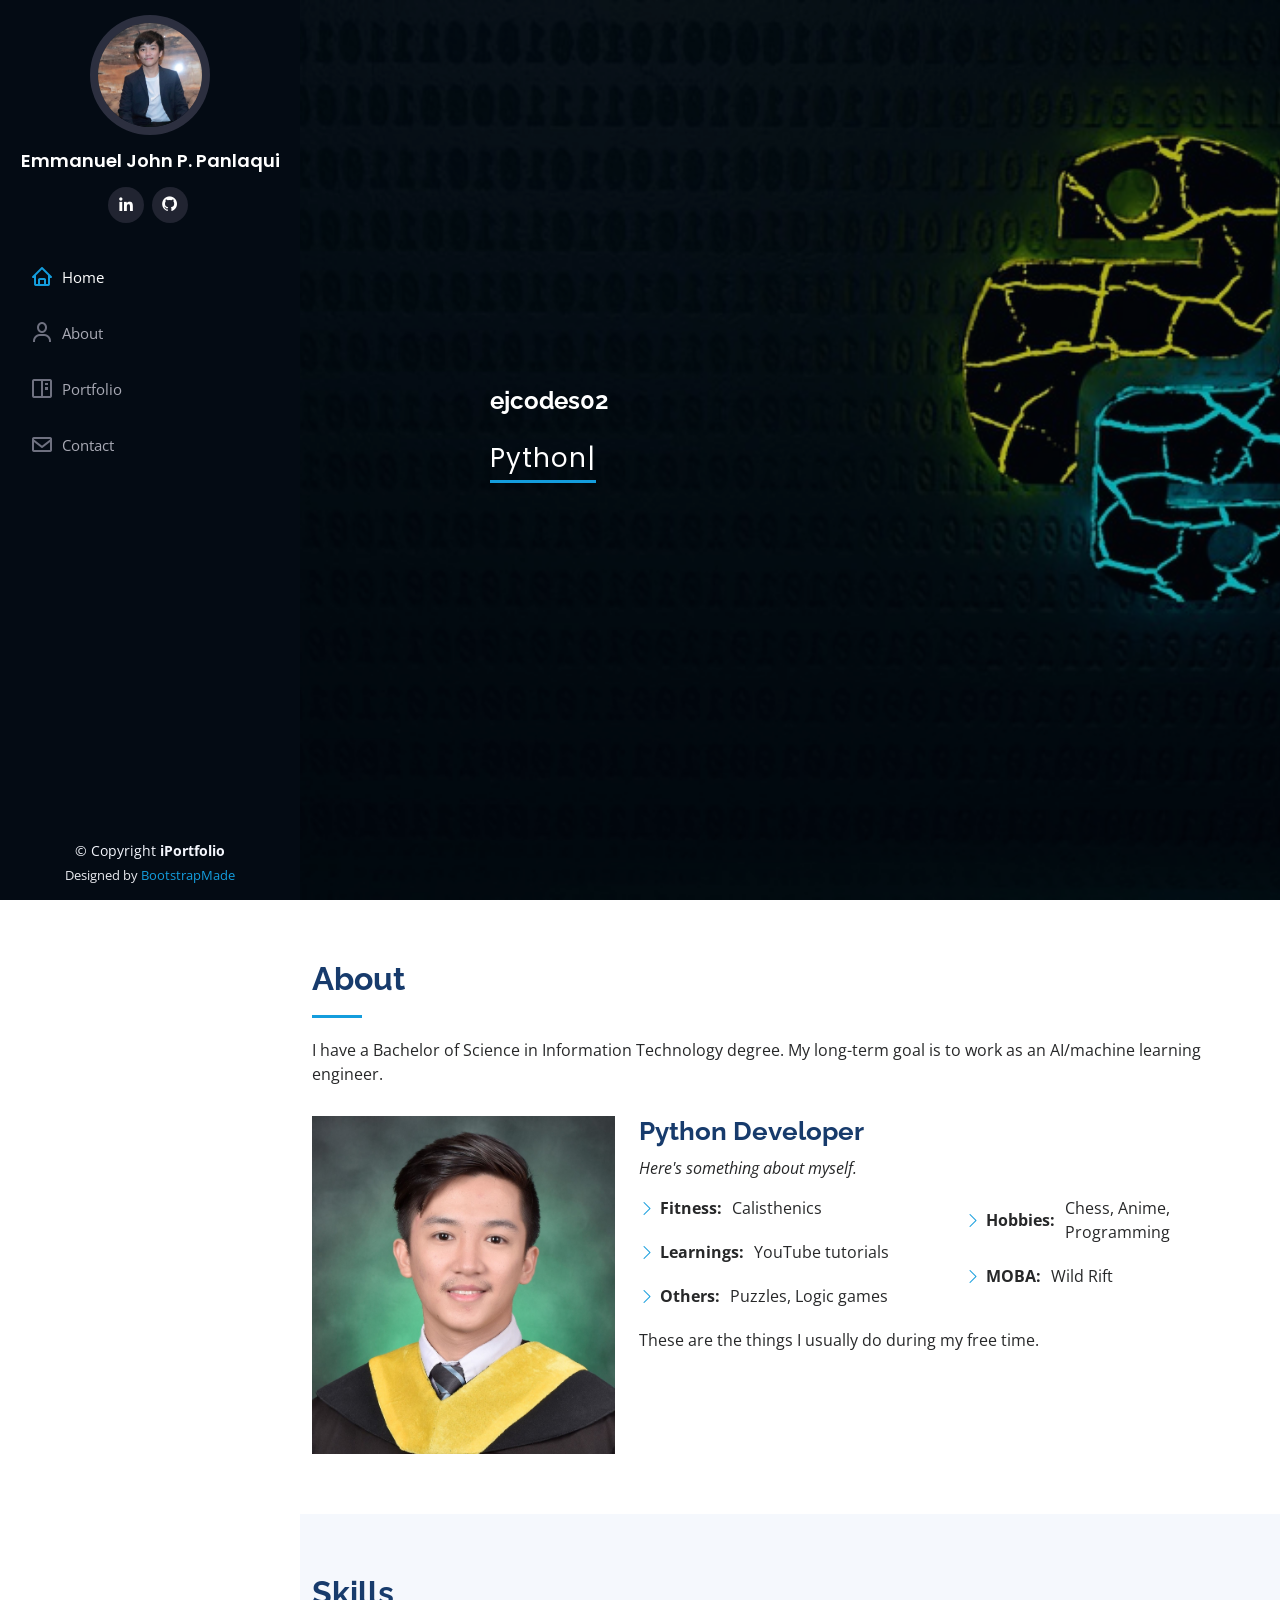
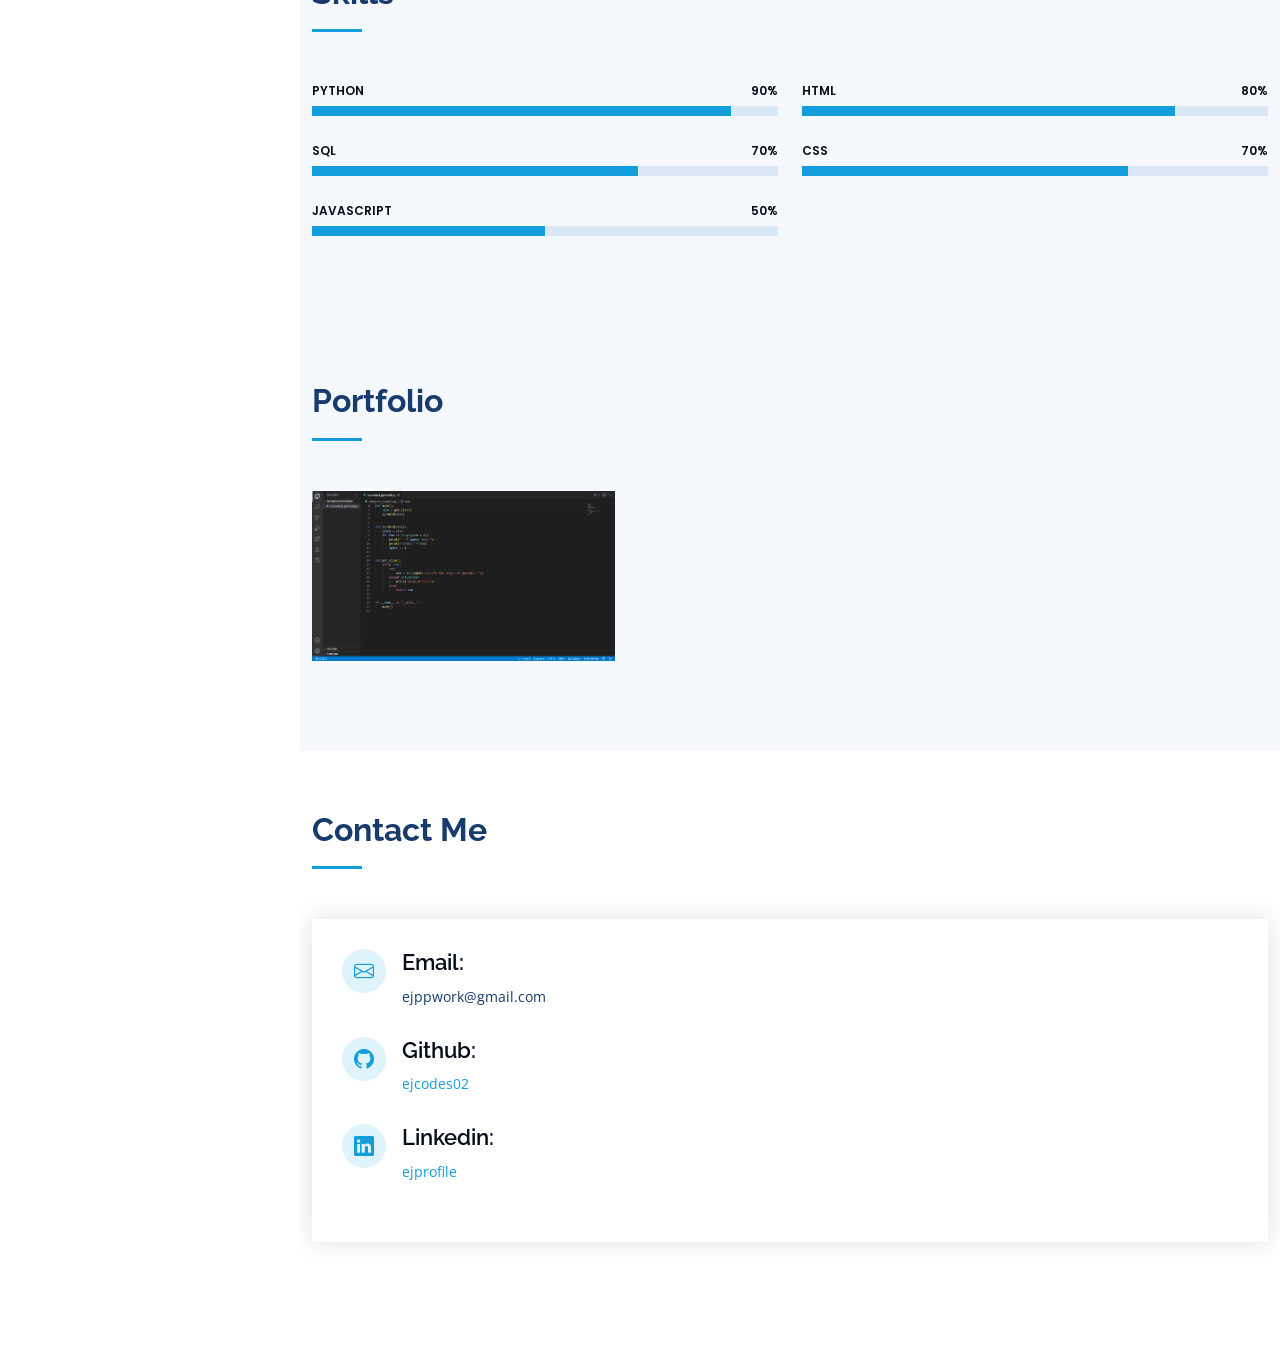
==== index.html @ 80079ca2 "Update code" ====
<!DOCTYPE html>
<html lang="en">

<head>
  <meta charset="utf-8">
  <meta content="width=device-width, initial-scale=1.0" name="viewport">

  <title>My Profile</title>
  <meta content="" name="description">
  <meta content="" name="keywords">

  <!-- Favicons -->
  <link href="assets/img/favicon.png" rel="icon">
  <link href="assets/img/apple-touch-icon.png" rel="apple-touch-icon">

  <!-- Google Fonts -->
  <link href="https://fonts.googleapis.com/css?family=Open+Sans:300,300i,400,400i,600,600i,700,700i|Raleway:300,300i,400,400i,500,500i,600,600i,700,700i|Poppins:300,300i,400,400i,500,500i,600,600i,700,700i" rel="stylesheet">

  <!-- Vendor CSS Files -->
  <link href="assets/vendor/aos/aos.css" rel="stylesheet">
  <link href="assets/vendor/bootstrap/css/bootstrap.min.css" rel="stylesheet">
  <link href="assets/vendor/bootstrap-icons/bootstrap-icons.css" rel="stylesheet">
  <link href="assets/vendor/boxicons/css/boxicons.min.css" rel="stylesheet">
  <link href="assets/vendor/glightbox/css/glightbox.min.css" rel="stylesheet">
  <link href="assets/vendor/swiper/swiper-bundle.min.css" rel="stylesheet">

  <!-- Template Main CSS File -->
  <link href="assets/css/style.css" rel="stylesheet">

  <!-- =======================================================
  * Template Name: iPortfolio - v3.10.0
  * Template URL: https://bootstrapmade.com/iportfolio-bootstrap-portfolio-websites-template/
  * Author: BootstrapMade.com
  * License: https://bootstrapmade.com/license/
  ======================================================== -->
</head>

<body>

  <!-- ======= Mobile nav toggle button ======= -->
  <i class="bi bi-list mobile-nav-toggle d-xl-none"></i>

  <!-- ======= Header ======= -->
  <header id="header">
    <div class="d-flex flex-column">

      <div class="profile">
        <img src="assets/img/profile.jpg" alt="" class="img-fluid rounded-circle">
        <h1 class="text-light" style="font-size: 18px"><a href="index.html">Emmanuel John P. Panlaqui</a></h1>
        <div class="social-links mt-3 text-center">
          <a href="https://www.linkedin.com/in/ejprofile" class="linkedin"><i class="bx bxl-linkedin"></i></a>
          <a href="https://github.com/ejcodes02" class="github"><i class="bx bxl-github"></i></a>
        </div>
      </div>

      <nav id="navbar" class="nav-menu navbar">
        <ul>
          <li><a href="#hero" class="nav-link scrollto active"><i class="bx bx-home"></i> <span>Home</span></a></li>
          <li><a href="#about" class="nav-link scrollto"><i class="bx bx-user"></i> <span>About</span></a></li>
          <li><a href="#portfolio" class="nav-link scrollto"><i class="bx bx-book-content"></i> <span>Portfolio</span></a></li>
          <li><a href="#contact" class="nav-link scrollto"><i class="bx bx-envelope"></i> <span>Contact</span></a></li>
        </ul>
      </nav><!-- .nav-menu -->
    </div>
  </header><!-- End Header -->

  <!-- ======= Hero Section ======= -->
  <section id="hero" class="d-flex flex-column justify-content-center align-items-center">
    <div class="hero-container" data-aos="fade-in">
      <h1 style="font-size: 24px">ejcodes02</h1>
      <p><span class="typed" data-typed-items="Python, Software Developer, Machine Learning"></span></p>
    </div>
  </section><!-- End Hero -->

  <main id="main">

    <!-- ======= About Section ======= -->
    <section id="about" class="about">
      <div class="container">

        <div class="section-title">
          <h2>About</h2>
          <p>I have a Bachelor of Science in Information Technology degree. My long-term goal is to work as an AI/machine learning engineer.</p>
        </div>

        <div class="row">
          <div class="col-lg-4" data-aos="fade-right">
            <img src="assets/img/about.jpg" class="img-fluid" alt="">
          </div>
          <div class="col-lg-8 pt-4 pt-lg-0 content" data-aos="fade-left">
            <h3>Python Developer</h3>
            <p class="fst-italic">
              Here's something about myself.
            </p>
            <div class="row">
              <div class="col-lg-6">
                <ul>
                  <li><i class="bi bi-chevron-right"></i> <strong>Fitness:</strong> <span>Calisthenics</span></li>
                  <li><i class="bi bi-chevron-right"></i> <strong>Learnings:</strong> <span>YouTube tutorials</span></li>
                  <li><i class="bi bi-chevron-right"></i> <strong>Others: </strong> <span>Puzzles, Logic games</span></li>
                </ul>
              </div>
              <div class="col-lg-6">
                <ul>
                  <li><i class="bi bi-chevron-right"></i> <strong>Hobbies: </strong> <span>Chess, Anime, Programming</span></li>
                  <li><i class="bi bi-chevron-right"></i> <strong>MOBA: </strong> <span>Wild Rift</span></li>
                </ul>
              </div>
            </div>
            <p>
              These are the things I usually do during my free time.
            </p>
          </div>
        </div>

      </div>
    </section><!-- End About Section -->

    <!-- ======= Skills Section ======= -->
    <section id="skills" class="skills section-bg">
      <div class="container">

        <div class="section-title">
          <h2>Skills</h2>
        </div>

        <div class="row skills-content">

          <div class="col-lg-6" data-aos="fade-up">

            <div class="progress">
              <span class="skill">Python <i class="val">90%</i></span>
              <div class="progress-bar-wrap">
                <div class="progress-bar" role="progressbar" aria-valuenow="90" aria-valuemin="0" aria-valuemax="100"></div>
              </div>
            </div>

            <div class="progress">
              <span class="skill">SQL <i class="val">70%</i></span>
              <div class="progress-bar-wrap">
                <div class="progress-bar" role="progressbar" aria-valuenow="70" aria-valuemin="0" aria-valuemax="100"></div>
              </div>
            </div>

            <div class="progress">
              <span class="skill">JavaScript <i class="val">50%</i></span>
              <div class="progress-bar-wrap">
                <div class="progress-bar" role="progressbar" aria-valuenow="50" aria-valuemin="0" aria-valuemax="100"></div>
              </div>
            </div>

          </div>

          <div class="col-lg-6" data-aos="fade-up" data-aos-delay="100">

            <div class="progress">
              <span class="skill">HTML <i class="val">80%</i></span>
              <div class="progress-bar-wrap">
                <div class="progress-bar" role="progressbar" aria-valuenow="80" aria-valuemin="0" aria-valuemax="100"></div>
              </div>
            </div>

            <div class="progress">
              <span class="skill">CSS <i class="val">70%</i></span>
              <div class="progress-bar-wrap">
                <div class="progress-bar" role="progressbar" aria-valuenow="70" aria-valuemin="0" aria-valuemax="100"></div>
              </div>
            </div>

          </div>

        </div>

      </div>
    </section><!-- End Skills Section -->

    <!-- ======= Portfolio Section ======= -->
    <section id="portfolio" class="portfolio section-bg">
      <div class="container">

        <div class="section-title">
          <h2>Portfolio</h2>
        </div>

        <div class="row portfolio-container" data-aos="fade-up" data-aos-delay="100">

          <div class="col-lg-4 col-md-6 portfolio-item">
            <div class="portfolio-wrap">
              <img src="assets/img/portfolio/numerical-pyramid/code.png" class="img-fluid" alt="">
              <div class="portfolio-links">
                <a href="assets/img/portfolio/numerical-pyramid/code.png" data-gallery="portfolioGallery" class="portfolio-lightbox" title="Numerical Pyramid"><i class="bx bx-plus"></i></a>
                <a href="numerical-pyramid.html" title="More Details"><i class="bx bx-link"></i></a>
              </div>
            </div>
          </div>

        </div>

      </div>
    </section><!-- End Portfolio Section -->

    <!-- ======= Contact Section ======= -->
    <section id="contact" class="contact">
      <div class="container">

        <div class="section-title">
          <h2>Contact Me</h2>
        </div>

        <div class="row" data-aos="fade-in">

          <div class="col-lg-5 d-flex align-items-stretch" style="width: 100%">
            <div class="info">
              <div class="email">
                <i class="bi bi-envelope"></i>
                <h4>Email:</h4>
                <p>ejppwork@gmail.com</p>
              </div>

              <div class="email">
                <i class="bi bi-github"></i>
                <h4>Github:</h4>
                <p><a href="https://github.com/ejcodes02">ejcodes02</a></p>
              </div>

              <div class="email">
                <i class="bi bi-linkedin"></i>
                <h4>Linkedin:</h4>
                <p><a href="https://www.linkedin.com/in/ejprofile">ejprofile</a></p>
              </div>

            </div>

          </div>

        </div>

      </div>
    </section><!-- End Contact Section -->

  </main><!-- End #main -->

  <!-- ======= Footer ======= -->
  <footer id="footer">
    <div class="container">
      <div class="copyright">
        &copy; Copyright <strong><span>iPortfolio</span></strong>
      </div>
      <div class="credits">
        <!-- All the links in the footer should remain intact. -->
        <!-- You can delete the links only if you purchased the pro version. -->
        <!-- Licensing information: https://bootstrapmade.com/license/ -->
        <!-- Purchase the pro version with working PHP/AJAX contact form: https://bootstrapmade.com/iportfolio-bootstrap-portfolio-websites-template/ -->
        Designed by <a href="https://bootstrapmade.com/">BootstrapMade</a>
      </div>
    </div>
  </footer><!-- End  Footer -->

  <a href="#" class="back-to-top d-flex align-items-center justify-content-center"><i class="bi bi-arrow-up-short"></i></a>

  <!-- Vendor JS Files -->
  <script src="assets/vendor/purecounter/purecounter_vanilla.js"></script>
  <script src="assets/vendor/aos/aos.js"></script>
  <script src="assets/vendor/bootstrap/js/bootstrap.bundle.min.js"></script>
  <script src="assets/vendor/glightbox/js/glightbox.min.js"></script>
  <script src="assets/vendor/isotope-layout/isotope.pkgd.min.js"></script>
  <script src="assets/vendor/swiper/swiper-bundle.min.js"></script>
  <script src="assets/vendor/typed.js/typed.min.js"></script>
  <script src="assets/vendor/waypoints/noframework.waypoints.js"></script>
  <script src="assets/vendor/php-email-form/validate.js"></script>

  <!-- Template Main JS File -->
  <script src="assets/js/main.js"></script>

</body>

</html>
---- assets/css/style.css ----
/**
* Template Name: iPortfolio - v3.10.0
* Template URL: https://bootstrapmade.com/iportfolio-bootstrap-portfolio-websites-template/
* Author: BootstrapMade.com
* License: https://bootstrapmade.com/license/
*/

/*--------------------------------------------------------------
# General
--------------------------------------------------------------*/
body {
  font-family: "Open Sans", sans-serif;
  color: #272829;
}

a {
  color: #149ddd;
  text-decoration: none;
}

a:hover {
  color: #37b3ed;
  text-decoration: none;
}

h1,
h2,
h3,
h4,
h5,
h6 {
  font-family: "Raleway", sans-serif;
}

/*--------------------------------------------------------------
# Back to top button
--------------------------------------------------------------*/
.back-to-top {
  position: fixed;
  visibility: hidden;
  opacity: 0;
  right: 15px;
  bottom: 15px;
  z-index: 996;
  background: #149ddd;
  width: 40px;
  height: 40px;
  border-radius: 50px;
  transition: all 0.4s;
}

.back-to-top i {
  font-size: 28px;
  color: #fff;
  line-height: 0;
}

.back-to-top:hover {
  background: #2eafec;
  color: #fff;
}

.back-to-top.active {
  visibility: visible;
  opacity: 1;
}

/*--------------------------------------------------------------
# Header
--------------------------------------------------------------*/
#header {
  position: fixed;
  top: 0;
  left: 0;
  bottom: 0;
  width: 300px;
  transition: all ease-in-out 0.5s;
  z-index: 9997;
  transition: all 0.5s;
  padding: 0 15px;
  background: #040b14;
  overflow-y: auto;
}

#header .profile img {
  margin: 15px auto;
  display: block;
  width: 120px;
  border: 8px solid #2c2f3f;
}

#header .profile h1 {
  font-size: 24px;
  margin: 0;
  padding: 0;
  font-weight: 600;
  -moz-text-align-last: center;
  text-align-last: center;
  font-family: "Poppins", sans-serif;
}

#header .profile h1 a,
#header .profile h1 a:hover {
  color: #fff;
  text-decoration: none;
}

#header .profile .social-links a {
  font-size: 18px;
  display: inline-block;
  background: #212431;
  color: #fff;
  line-height: 1;
  padding: 8px 0;
  margin-right: 4px;
  border-radius: 50%;
  text-align: center;
  width: 36px;
  height: 36px;
  transition: 0.3s;
}

#header .profile .social-links a:hover {
  background: #149ddd;
  color: #fff;
  text-decoration: none;
}

#main {
  margin-left: 300px;
}

@media (max-width: 1199px) {
  #header {
    left: -300px;
  }

  #main {
    margin-left: 0;
  }
}

/*--------------------------------------------------------------
# Navigation Menu
--------------------------------------------------------------*/
/* Desktop Navigation */
.nav-menu {
  padding: 30px 0 0 0;
}

.nav-menu * {
  margin: 0;
  padding: 0;
  list-style: none;
}

.nav-menu>ul>li {
  position: relative;
  white-space: nowrap;
}

.nav-menu a,
.nav-menu a:focus {
  display: flex;
  align-items: center;
  color: #a8a9b4;
  padding: 12px 15px;
  margin-bottom: 8px;
  transition: 0.3s;
  font-size: 15px;
}

.nav-menu a i,
.nav-menu a:focus i {
  font-size: 24px;
  padding-right: 8px;
  color: #6f7180;
}

.nav-menu a:hover,
.nav-menu .active,
.nav-menu .active:focus,
.nav-menu li:hover>a {
  text-decoration: none;
  color: #fff;
}

.nav-menu a:hover i,
.nav-menu .active i,
.nav-menu .active:focus i,
.nav-menu li:hover>a i {
  color: #149ddd;
}

/* Mobile Navigation */
.mobile-nav-toggle {
  position: fixed;
  right: 15px;
  top: 15px;
  z-index: 9998;
  border: 0;
  font-size: 24px;
  transition: all 0.4s;
  outline: none !important;
  background-color: #149ddd;
  color: #fff;
  width: 40px;
  height: 40px;
  display: inline-flex;
  align-items: center;
  justify-content: center;
  line-height: 0;
  border-radius: 50px;
  cursor: pointer;
}

.mobile-nav-active {
  overflow: hidden;
}

.mobile-nav-active #header {
  left: 0;
}

/*--------------------------------------------------------------
# Hero Section
--------------------------------------------------------------*/
#hero {
  width: 100%;
  height: 100vh;
  background: url("../img/background.jpg") top center;
  background-size: cover;
}

#hero:before {
  content: "";
  background: rgba(5, 13, 24, 0.3);
  position: absolute;
  bottom: 0;
  top: 0;
  left: 0;
  right: 0;
  z-index: 1;
}

#hero .hero-container {
  position: relative;
  z-index: 2;
  min-width: 300px;
}

#hero h1 {
  margin: 0 0 10px 0;
  font-size: 64px;
  font-weight: 700;
  line-height: 56px;
  color: #fff;
}

#hero p {
  color: #fff;
  margin-bottom: 50px;
  font-size: 26px;
  font-family: "Poppins", sans-serif;
}

#hero p span {
  color: #fff;
  padding-bottom: 4px;
  letter-spacing: 1px;
  border-bottom: 3px solid #149ddd;
}

@media (min-width: 1024px) {
  #hero {
    background-attachment: fixed;
  }
}

@media (max-width: 768px) {
  #hero h1 {
    font-size: 28px;
    line-height: 36px;
  }

  #hero h2 {
    font-size: 18px;
    line-height: 24px;
    margin-bottom: 30px;
  }
}

/*--------------------------------------------------------------
# Sections General
--------------------------------------------------------------*/
section {
  padding: 60px 0;
  overflow: hidden;
}

.section-bg {
  background: #f5f8fd;
}

.section-title {
  padding-bottom: 30px;
}

.section-title h2 {
  font-size: 32px;
  font-weight: bold;
  margin-bottom: 20px;
  padding-bottom: 20px;
  position: relative;
  color: #173b6c;
}

.section-title h2::after {
  content: "";
  position: absolute;
  display: block;
  width: 50px;
  height: 3px;
  background: #149ddd;
  bottom: 0;
  left: 0;
}

.section-title p {
  margin-bottom: 0;
}

/*--------------------------------------------------------------
# About
--------------------------------------------------------------*/
.about .content h3 {
  font-weight: 700;
  font-size: 26px;
  color: #173b6c;
}

.about .content ul {
  list-style: none;
  padding: 0;
}

.about .content ul li {
  margin-bottom: 20px;
  display: flex;
  align-items: center;
}

.about .content ul strong {
  margin-right: 10px;
}

.about .content ul i {
  font-size: 16px;
  margin-right: 5px;
  color: #149ddd;
  line-height: 0;
}

.about .content p:last-child {
  margin-bottom: 0;
}

/*--------------------------------------------------------------
# Facts
--------------------------------------------------------------*/
.facts {
  padding-bottom: 30px;
}

.facts .count-box {
  padding: 30px;
  width: 100%;
}

.facts .count-box i {
  display: block;
  font-size: 44px;
  color: #149ddd;
  float: left;
  line-height: 0;
}

.facts .count-box span {
  font-size: 48px;
  line-height: 40px;
  display: block;
  font-weight: 700;
  color: #050d18;
  margin-left: 60px;
}

.facts .count-box p {
  padding: 15px 0 0 0;
  margin: 0 0 0 60px;
  font-family: "Raleway", sans-serif;
  font-size: 14px;
  color: #122f57;
}

.facts .count-box a {
  font-weight: 600;
  display: block;
  margin-top: 20px;
  color: #122f57;
  font-size: 15px;
  font-family: "Poppins", sans-serif;
  transition: ease-in-out 0.3s;
}

.facts .count-box a:hover {
  color: #1f5297;
}

/*--------------------------------------------------------------
# Akills
--------------------------------------------------------------*/
.skills .progress {
  height: 60px;
  display: block;
  background: none;
  border-radius: 0;
}

.skills .progress .skill {
  padding: 0;
  margin: 0 0 6px 0;
  text-transform: uppercase;
  display: block;
  font-weight: 600;
  font-family: "Poppins", sans-serif;
  color: #050d18;
}

.skills .progress .skill .val {
  float: right;
  font-style: normal;
}

.skills .progress-bar-wrap {
  background: #dce8f8;
  height: 10px;
}

.skills .progress-bar {
  width: 1px;
  height: 10px;
  transition: 0.9s;
  background-color: #149ddd;
}

/*--------------------------------------------------------------
# Resume
--------------------------------------------------------------*/
.resume .resume-title {
  font-size: 26px;
  font-weight: 700;
  margin-top: 20px;
  margin-bottom: 20px;
  color: #050d18;
}

.resume .resume-item {
  padding: 0 0 20px 20px;
  margin-top: -2px;
  border-left: 2px solid #1f5297;
  position: relative;
}

.resume .resume-item h4 {
  line-height: 18px;
  font-size: 18px;
  font-weight: 600;
  text-transform: uppercase;
  font-family: "Poppins", sans-serif;
  color: #050d18;
  margin-bottom: 10px;
}

.resume .resume-item h5 {
  font-size: 16px;
  background: #e4edf9;
  padding: 5px 15px;
  display: inline-block;
  font-weight: 600;
  margin-bottom: 10px;
}

.resume .resume-item ul {
  padding-left: 20px;
}

.resume .resume-item ul li {
  padding-bottom: 10px;
}

.resume .resume-item:last-child {
  padding-bottom: 0;
}

.resume .resume-item::before {
  content: "";
  position: absolute;
  width: 16px;
  height: 16px;
  border-radius: 50px;
  left: -9px;
  top: 0;
  background: #fff;
  border: 2px solid #1f5297;
}

/*--------------------------------------------------------------
# Portfolio
--------------------------------------------------------------*/
.portfolio .portfolio-item {
  margin-bottom: 30px;
}

.portfolio #portfolio-flters {
  padding: 0;
  margin: 0 auto 35px auto;
  list-style: none;
  text-align: center;
  background: #fff;
  border-radius: 50px;
  padding: 2px 15px;
}

.portfolio #portfolio-flters li {
  cursor: pointer;
  display: inline-block;
  padding: 10px 15px 8px 15px;
  font-size: 14px;
  font-weight: 600;
  line-height: 1;
  text-transform: uppercase;
  color: #272829;
  margin-bottom: 5px;
  transition: all 0.3s ease-in-out;
}

.portfolio #portfolio-flters li:hover,
.portfolio #portfolio-flters li.filter-active {
  color: #149ddd;
}

.portfolio #portfolio-flters li:last-child {
  margin-right: 0;
}

.portfolio .portfolio-wrap {
  transition: 0.3s;
  position: relative;
  overflow: hidden;
  z-index: 1;
}

.portfolio .portfolio-wrap::before {
  content: "";
  background: rgba(255, 255, 255, 0.5);
  position: absolute;
  left: 0;
  right: 0;
  top: 0;
  bottom: 0;
  transition: all ease-in-out 0.3s;
  z-index: 2;
  opacity: 0;
}

.portfolio .portfolio-wrap .portfolio-links {
  opacity: 1;
  left: 0;
  right: 0;
  bottom: -60px;
  z-index: 3;
  position: absolute;
  transition: all ease-in-out 0.3s;
  display: flex;
  justify-content: center;
}

.portfolio .portfolio-wrap .portfolio-links a {
  color: #fff;
  font-size: 28px;
  text-align: center;
  background: rgba(20, 157, 221, 0.75);
  transition: 0.3s;
  width: 50%;
}

.portfolio .portfolio-wrap .portfolio-links a:hover {
  background: rgba(20, 157, 221, 0.95);
}

.portfolio .portfolio-wrap .portfolio-links a+a {
  border-left: 1px solid #37b3ed;
}

.portfolio .portfolio-wrap:hover::before {
  top: 0;
  left: 0;
  right: 0;
  bottom: 0;
  opacity: 1;
}

.portfolio .portfolio-wrap:hover .portfolio-links {
  opacity: 1;
  bottom: 0;
}

/*--------------------------------------------------------------
# Portfolio Details
--------------------------------------------------------------*/
.portfolio-details {
  padding-top: 40px;
}

.portfolio-details .portfolio-details-slider img {
  width: 100%;
}

.portfolio-details .portfolio-details-slider .swiper-pagination {
  margin-top: 20px;
  position: relative;
}

.portfolio-details .portfolio-details-slider .swiper-pagination .swiper-pagination-bullet {
  width: 12px;
  height: 12px;
  background-color: #fff;
  opacity: 1;
  border: 1px solid #149ddd;
}

.portfolio-details .portfolio-details-slider .swiper-pagination .swiper-pagination-bullet-active {
  background-color: #149ddd;
}

.portfolio-details .portfolio-info {
  padding: 30px;
  box-shadow: 0px 0 30px rgba(5, 13, 24, 0.08);
}

.portfolio-details .portfolio-info h3 {
  font-size: 22px;
  font-weight: 700;
  margin-bottom: 20px;
  padding-bottom: 20px;
  border-bottom: 1px solid #eee;
}

.portfolio-details .portfolio-info ul {
  list-style: none;
  padding: 0;
  font-size: 15px;
}

.portfolio-details .portfolio-info ul li+li {
  margin-top: 10px;
}

.portfolio-details .portfolio-description {
  padding-top: 30px;
}

.portfolio-details .portfolio-description h2 {
  font-size: 26px;
  font-weight: 700;
  margin-bottom: 20px;
}

.portfolio-details .portfolio-description p {
  padding: 0;
}

/*--------------------------------------------------------------
# Services
--------------------------------------------------------------*/
.services .icon-box {
  margin-bottom: 20px;
}

.services .icon {
  float: left;
  display: flex;
  align-items: center;
  justify-content: center;
  width: 54px;
  height: 54px;
  background: #149ddd;
  border-radius: 50%;
  transition: 0.5s;
  border: 1px solid #149ddd;
}

.services .icon i {
  color: #fff;
  font-size: 24px;
  line-height: 0;
}

.services .icon-box:hover .icon {
  background: #fff;
}

.services .icon-box:hover .icon i {
  color: #149ddd;
}

.services .title {
  margin-left: 80px;
  font-weight: 700;
  margin-bottom: 15px;
  font-size: 18px;
}

.services .title a {
  color: #343a40;
}

.services .title a:hover {
  color: #149ddd;
}

.services .description {
  margin-left: 80px;
  line-height: 24px;
  font-size: 14px;
}

/*--------------------------------------------------------------
# Testimonials
--------------------------------------------------------------*/
.testimonials .testimonials-carousel,
.testimonials .testimonials-slider {
  overflow: hidden;
}

.testimonials .testimonial-item {
  box-sizing: content-box;
  text-align: center;
  min-height: 320px;
}

.testimonials .testimonial-item .testimonial-img {
  width: 90px;
  border-radius: 50%;
  margin: 0 auto;
}

.testimonials .testimonial-item h3 {
  font-size: 18px;
  font-weight: bold;
  margin: 10px 0 5px 0;
  color: #111;
}

.testimonials .testimonial-item h4 {
  font-size: 14px;
  color: #999;
  margin: 0;
}

.testimonials .testimonial-item .quote-icon-left,
.testimonials .testimonial-item .quote-icon-right {
  color: #c3e8fa;
  font-size: 26px;
}

.testimonials .testimonial-item .quote-icon-left {
  display: inline-block;
  left: -5px;
  position: relative;
}

.testimonials .testimonial-item .quote-icon-right {
  display: inline-block;
  right: -5px;
  position: relative;
  top: 10px;
}

.testimonials .testimonial-item p {
  font-style: italic;
  margin: 0 15px 15px 15px;
  padding: 20px;
  background: #fff;
  position: relative;
  margin-bottom: 35px;
  border-radius: 6px;
  box-shadow: 0px 2px 15px rgba(0, 0, 0, 0.1);
}

.testimonials .testimonial-item p::after {
  content: "";
  width: 0;
  height: 0;
  border-top: 20px solid #fff;
  border-right: 20px solid transparent;
  border-left: 20px solid transparent;
  position: absolute;
  bottom: -20px;
  left: calc(50% - 20px);
}

.testimonials .swiper-pagination {
  margin-top: 20px;
  position: relative;
}

.testimonials .swiper-pagination .swiper-pagination-bullet {
  width: 12px;
  height: 12px;
  background-color: #fff;
  opacity: 1;
  border: 1px solid #149ddd;
}

.testimonials .swiper-pagination .swiper-pagination-bullet-active {
  background-color: #149ddd;
}

/*--------------------------------------------------------------
# Contact
--------------------------------------------------------------*/
.contact {
  padding-bottom: 130px;
}

.contact .info {
  padding: 30px;
  background: #fff;
  width: 100%;
  box-shadow: 0 0 24px 0 rgba(0, 0, 0, 0.12);
}

.contact .info i {
  font-size: 20px;
  color: #149ddd;
  float: left;
  width: 44px;
  height: 44px;
  background: #dff3fc;
  display: flex;
  justify-content: center;
  align-items: center;
  border-radius: 50px;
  transition: all 0.3s ease-in-out;
}

.contact .info h4 {
  padding: 0 0 0 60px;
  font-size: 22px;
  font-weight: 600;
  margin-bottom: 5px;
  color: #050d18;
}

.contact .info p {
  padding: 0 0 10px 60px;
  margin-bottom: 20px;
  font-size: 14px;
  color: #173b6c;
}

.contact .info .email p {
  padding-top: 5px;
}

.contact .info .social-links {
  padding-left: 60px;
}

.contact .info .social-links a {
  font-size: 18px;
  display: inline-block;
  background: #333;
  color: #fff;
  line-height: 1;
  padding: 8px 0;
  border-radius: 50%;
  text-align: center;
  width: 36px;
  height: 36px;
  transition: 0.3s;
  margin-right: 10px;
}

.contact .info .social-links a:hover {
  background: #149ddd;
  color: #fff;
}

.contact .info .email:hover i,
.contact .info .address:hover i,
.contact .info .phone:hover i {
  background: #149ddd;
  color: #fff;
}

.contact .php-email-form {
  width: 100%;
  padding: 30px;
  background: #fff;
  box-shadow: 0 0 24px 0 rgba(0, 0, 0, 0.12);
}

.contact .php-email-form .form-group {
  padding-bottom: 8px;
}

.contact .php-email-form .validate {
  display: none;
  color: red;
  margin: 0 0 15px 0;
  font-weight: 400;
  font-size: 13px;
}

.contact .php-email-form .error-message {
  display: none;
  color: #fff;
  background: #ed3c0d;
  text-align: left;
  padding: 15px;
  font-weight: 600;
}

.contact .php-email-form .error-message br+br {
  margin-top: 25px;
}

.contact .php-email-form .sent-message {
  display: none;
  color: #fff;
  background: #18d26e;
  text-align: center;
  padding: 15px;
  font-weight: 600;
}

.contact .php-email-form .loading {
  display: none;
  background: #fff;
  text-align: center;
  padding: 15px;
}

.contact .php-email-form .loading:before {
  content: "";
  display: inline-block;
  border-radius: 50%;
  width: 24px;
  height: 24px;
  margin: 0 10px -6px 0;
  border: 3px solid #18d26e;
  border-top-color: #eee;
  -webkit-animation: animate-loading 1s linear infinite;
  animation: animate-loading 1s linear infinite;
}

.contact .php-email-form .form-group {
  margin-bottom: 15px;
}

.contact .php-email-form label {
  padding-bottom: 8px;
}

.contact .php-email-form input,
.contact .php-email-form textarea {
  border-radius: 0;
  box-shadow: none;
  font-size: 14px;
}

.contact .php-email-form input {
  height: 44px;
}

.contact .php-email-form textarea {
  padding: 10px 15px;
}

.contact .php-email-form button[type=submit] {
  background: #149ddd;
  border: 0;
  padding: 10px 24px;
  color: #fff;
  transition: 0.4s;
  border-radius: 4px;
}

.contact .php-email-form button[type=submit]:hover {
  background: #37b3ed;
}

@-webkit-keyframes animate-loading {
  0% {
    transform: rotate(0deg);
  }

  100% {
    transform: rotate(360deg);
  }
}

@keyframes animate-loading {
  0% {
    transform: rotate(0deg);
  }

  100% {
    transform: rotate(360deg);
  }
}

/*--------------------------------------------------------------
# Breadcrumbs
--------------------------------------------------------------*/
.breadcrumbs {
  padding: 20px 0;
  background: #f9f9f9;
}

.breadcrumbs h2 {
  font-size: 26px;
  font-weight: 300;
}

.breadcrumbs ol {
  display: flex;
  flex-wrap: wrap;
  list-style: none;
  padding: 0;
  margin: 0;
  font-size: 15px;
}

.breadcrumbs ol li+li {
  padding-left: 10px;
}

.breadcrumbs ol li+li::before {
  display: inline-block;
  padding-right: 10px;
  color: #0e2442;
  content: "/";
}

@media (max-width: 768px) {
  .breadcrumbs .d-flex {
    display: block !important;
  }

  .breadcrumbs ol {
    display: block;
  }

  .breadcrumbs ol li {
    display: inline-block;
  }
}

/*--------------------------------------------------------------
# Footer
--------------------------------------------------------------*/
#footer {
  padding: 15px;
  color: #f4f6fd;
  font-size: 14px;
  position: fixed;
  left: 0;
  bottom: 0;
  width: 300px;
  z-index: 9999;
  background: #040b14;
}

#footer .copyright {
  text-align: center;
}

#footer .credits {
  padding-top: 5px;
  text-align: center;
  font-size: 13px;
  color: #eaebf0;
}

@media (max-width: 1199px) {
  #footer {
    position: static;
    width: auto;
    padding-right: 20px 15px;
  }
}
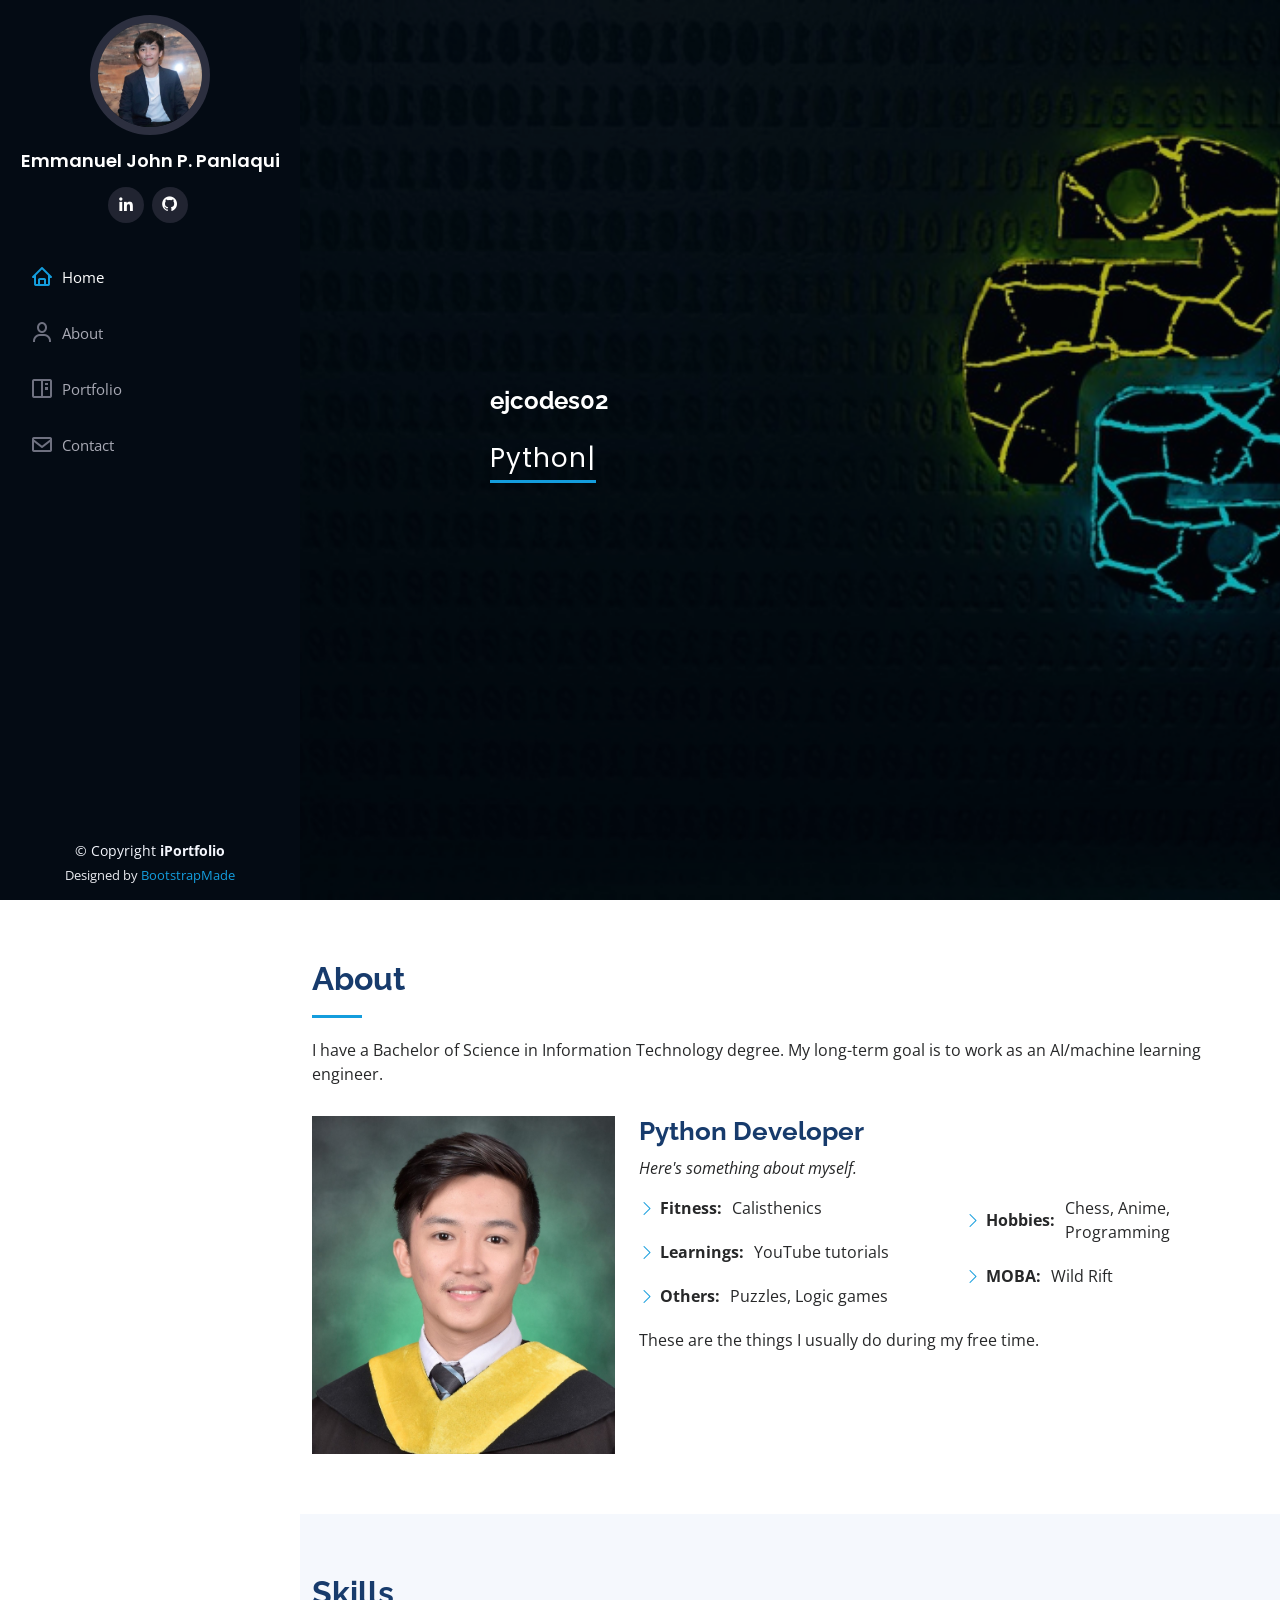
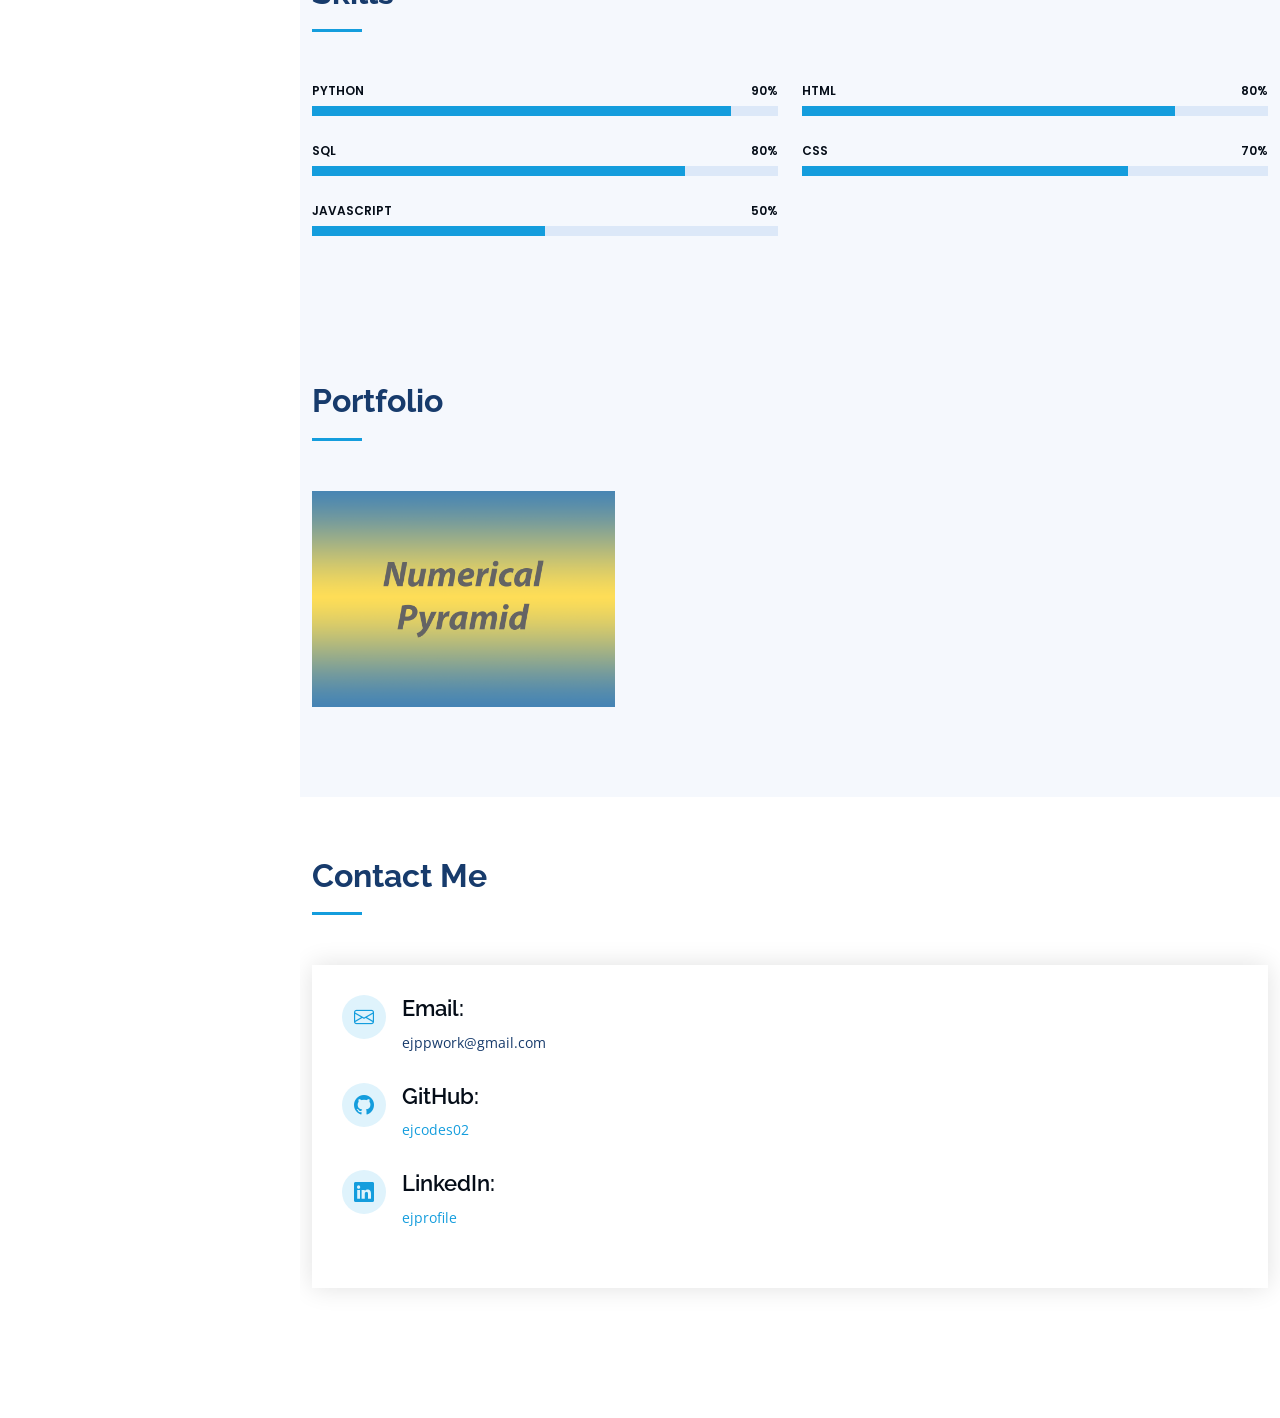
==== commit ca8fa6f0: "Update changes" ====
--- a/index.html
+++ b/index.html
@@ -136,9 +136,9 @@
             </div>
 
             <div class="progress">
-              <span class="skill">SQL <i class="val">70%</i></span>
-              <div class="progress-bar-wrap">
-                <div class="progress-bar" role="progressbar" aria-valuenow="70" aria-valuemin="0" aria-valuemax="100"></div>
+              <span class="skill">SQL <i class="val">80%</i></span>
+              <div class="progress-bar-wrap">
+                <div class="progress-bar" role="progressbar" aria-valuenow="80" aria-valuemin="0" aria-valuemax="100"></div>
               </div>
             </div>
 
@@ -186,9 +186,8 @@
 
           <div class="col-lg-4 col-md-6 portfolio-item">
             <div class="portfolio-wrap">
-              <img src="assets/img/portfolio/numerical-pyramid/code.png" class="img-fluid" alt="">
+              <img src="assets/img/portfolio/numerical-pyramid/thumbnail.png" class="img-fluid" alt="">
               <div class="portfolio-links">
-                <a href="assets/img/portfolio/numerical-pyramid/code.png" data-gallery="portfolioGallery" class="portfolio-lightbox" title="Numerical Pyramid"><i class="bx bx-plus"></i></a>
                 <a href="numerical-pyramid.html" title="More Details"><i class="bx bx-link"></i></a>
               </div>
             </div>
@@ -219,13 +218,13 @@
 
               <div class="email">
                 <i class="bi bi-github"></i>
-                <h4>Github:</h4>
+                <h4>GitHub:</h4>
                 <p><a href="https://github.com/ejcodes02">ejcodes02</a></p>
               </div>
 
               <div class="email">
                 <i class="bi bi-linkedin"></i>
-                <h4>Linkedin:</h4>
+                <h4>LinkedIn:</h4>
                 <p><a href="https://www.linkedin.com/in/ejprofile">ejprofile</a></p>
               </div>
 
--- a/assets/css/style.css
+++ b/assets/css/style.css
@@ -591,7 +591,7 @@
   text-align: center;
   background: rgba(20, 157, 221, 0.75);
   transition: 0.3s;
-  width: 50%;
+  width: 100%;
 }
 
 .portfolio .portfolio-wrap .portfolio-links a:hover {
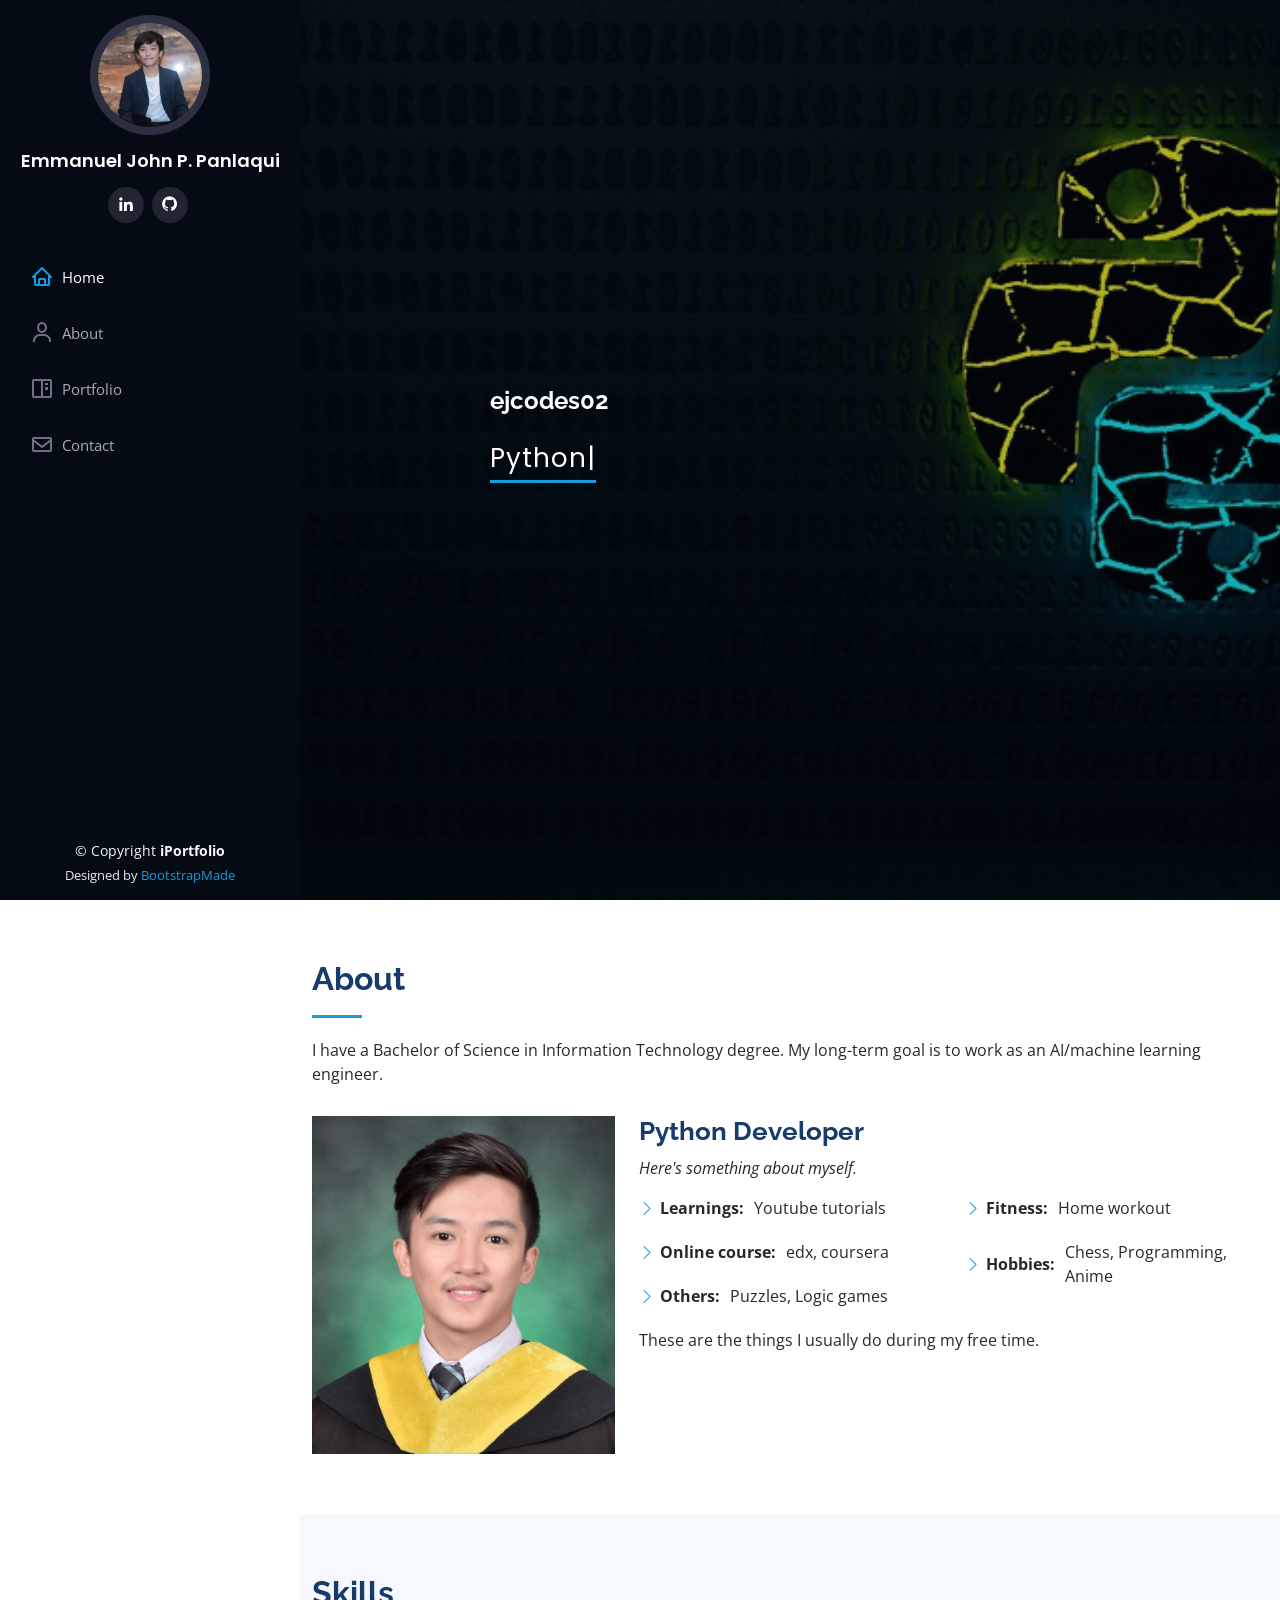
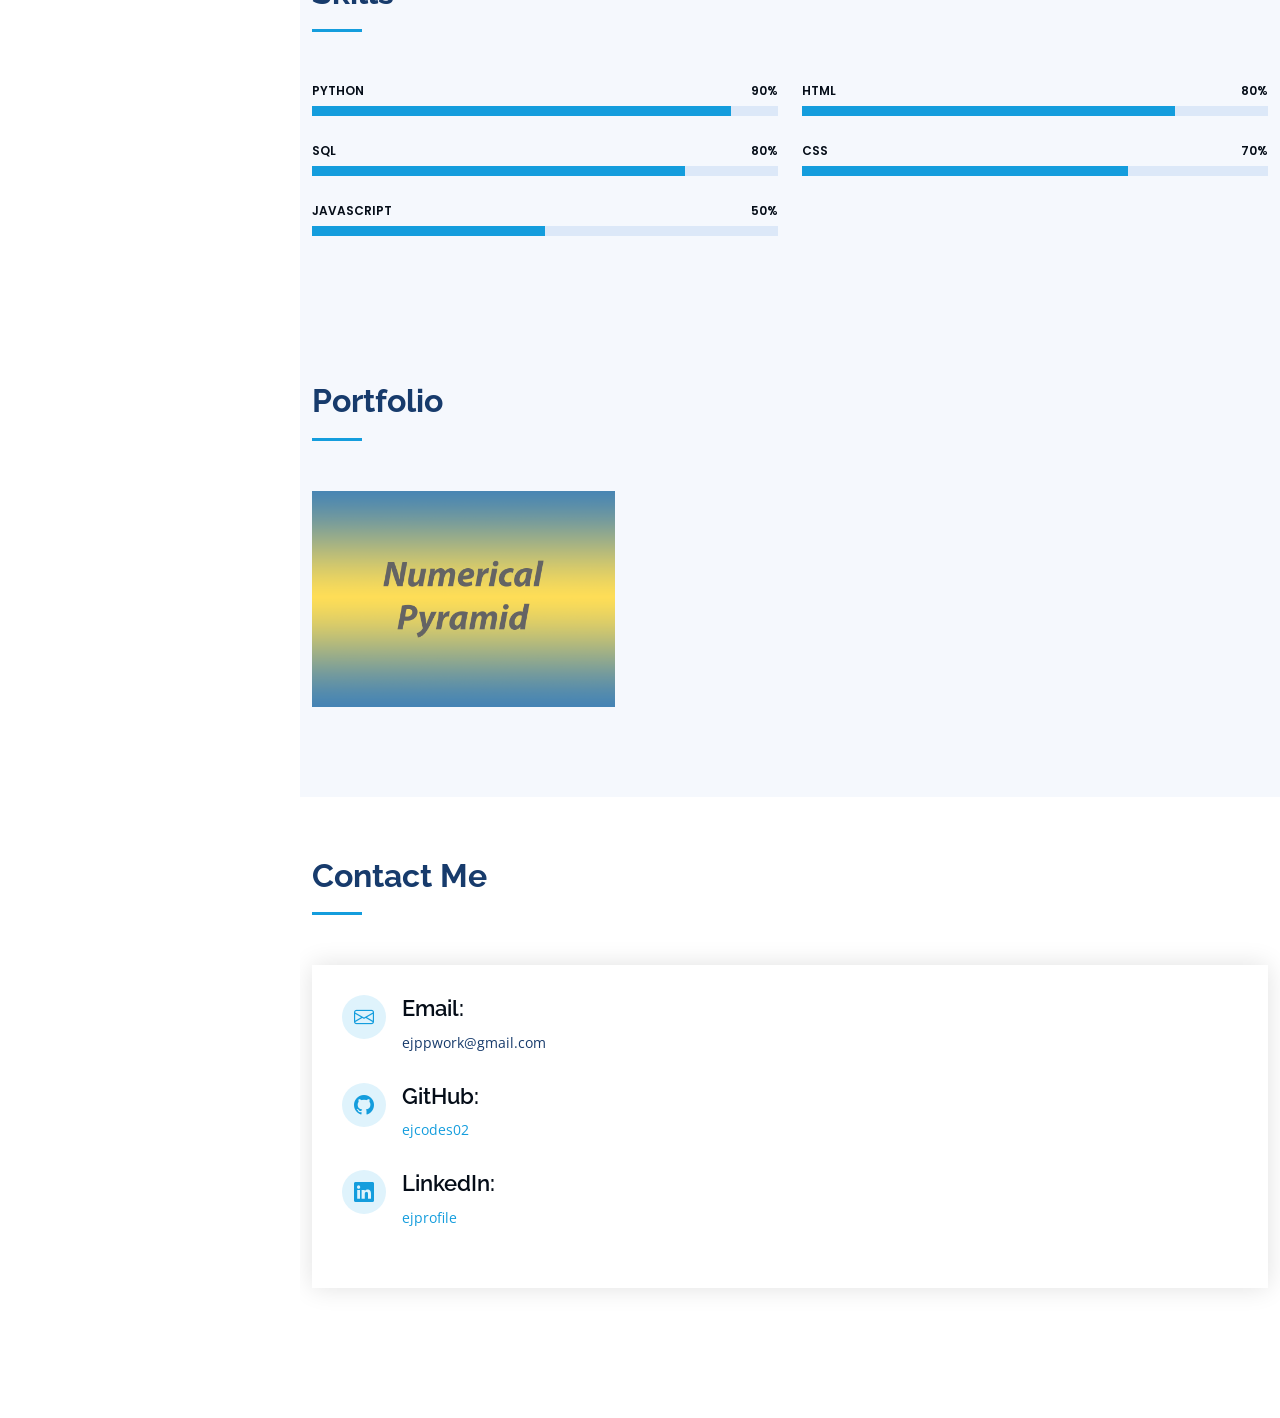
==== commit 78827a97: "Update index.html" ====
--- a/index.html
+++ b/index.html
@@ -95,15 +95,15 @@
             <div class="row">
               <div class="col-lg-6">
                 <ul>
-                  <li><i class="bi bi-chevron-right"></i> <strong>Fitness:</strong> <span>Calisthenics</span></li>
-                  <li><i class="bi bi-chevron-right"></i> <strong>Learnings:</strong> <span>YouTube tutorials</span></li>
+                  <li><i class="bi bi-chevron-right"></i> <strong>Learnings:</strong> <span>Youtube tutorials</span></li>
+                  <li><i class="bi bi-chevron-right"></i> <strong>Online course:</strong> <span>edx, coursera</span></li>
                   <li><i class="bi bi-chevron-right"></i> <strong>Others: </strong> <span>Puzzles, Logic games</span></li>
                 </ul>
               </div>
               <div class="col-lg-6">
                 <ul>
-                  <li><i class="bi bi-chevron-right"></i> <strong>Hobbies: </strong> <span>Chess, Anime, Programming</span></li>
-                  <li><i class="bi bi-chevron-right"></i> <strong>MOBA: </strong> <span>Wild Rift</span></li>
+                  <li><i class="bi bi-chevron-right"></i> <strong>Fitness:</strong> <span>Home workout</span></li>
+                  <li><i class="bi bi-chevron-right"></i> <strong>Hobbies: </strong> <span>Chess, Programming, Anime</span></li>
                 </ul>
               </div>
             </div>
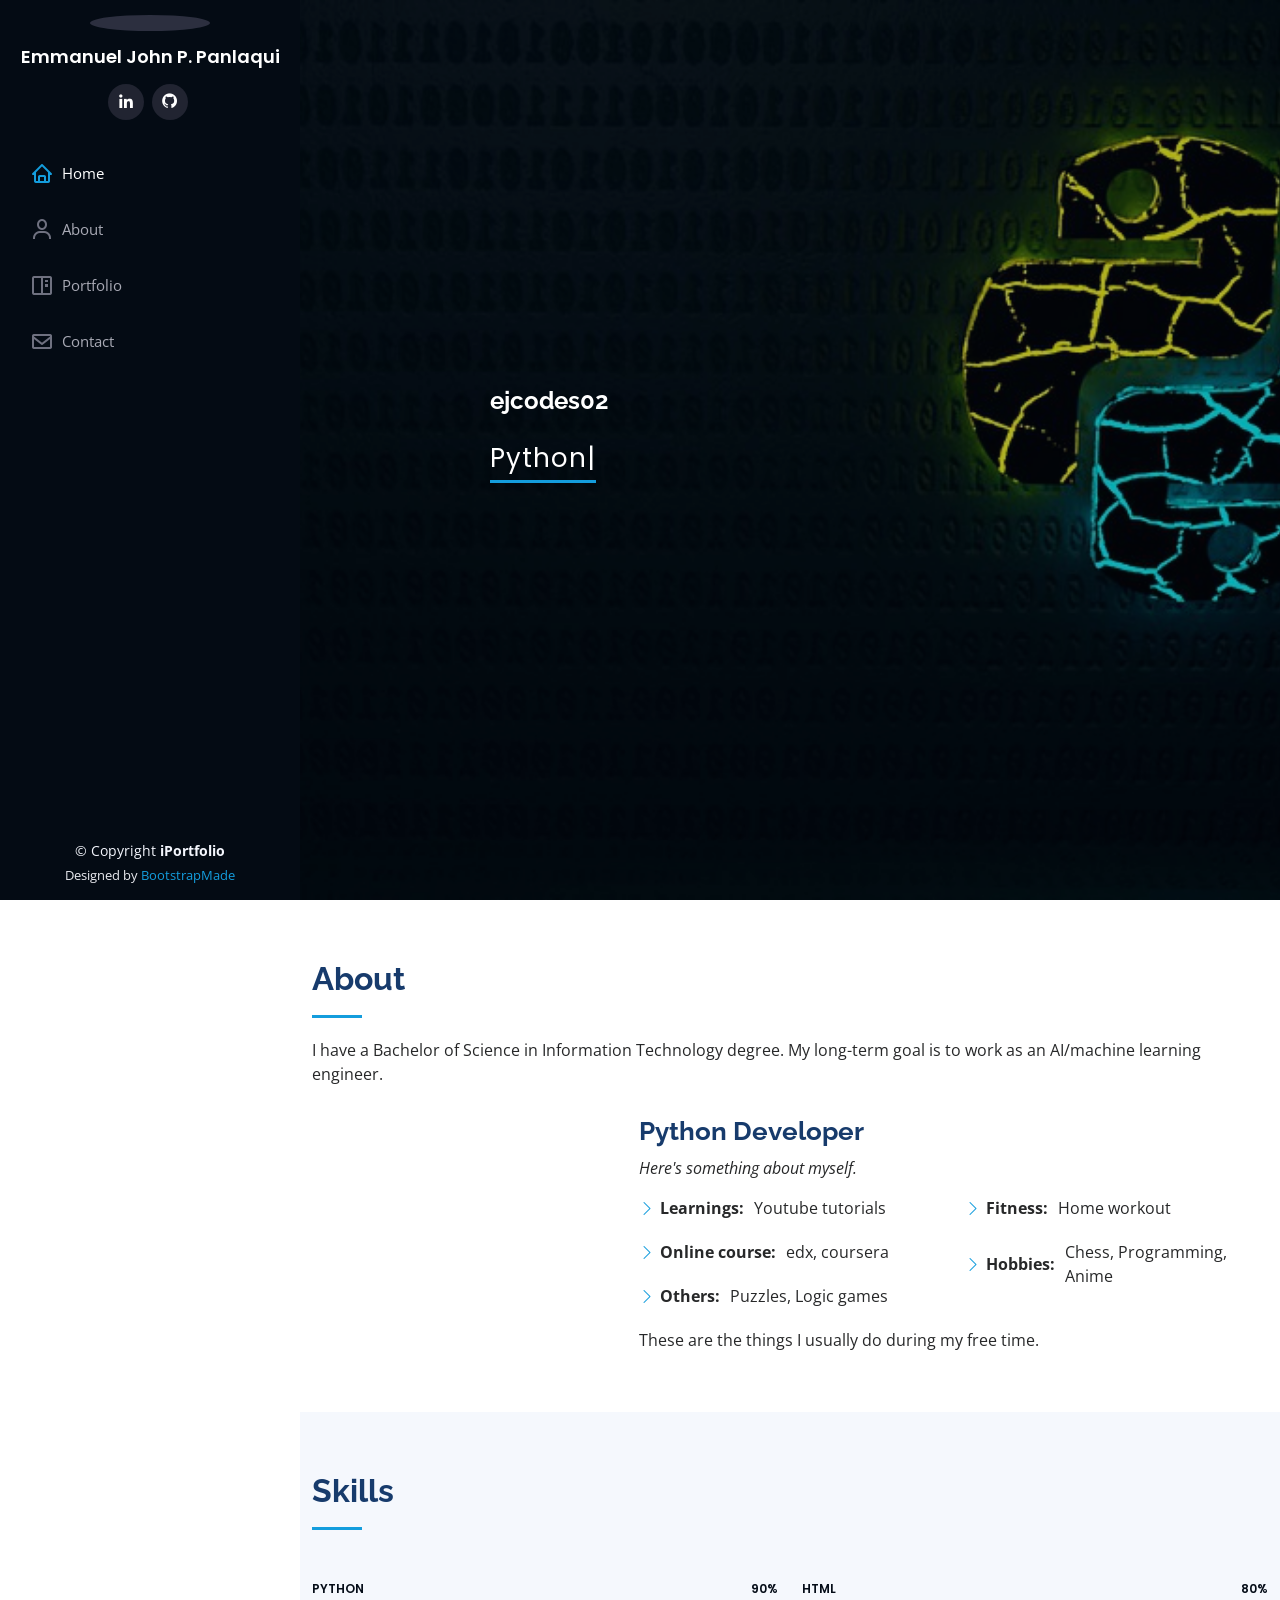
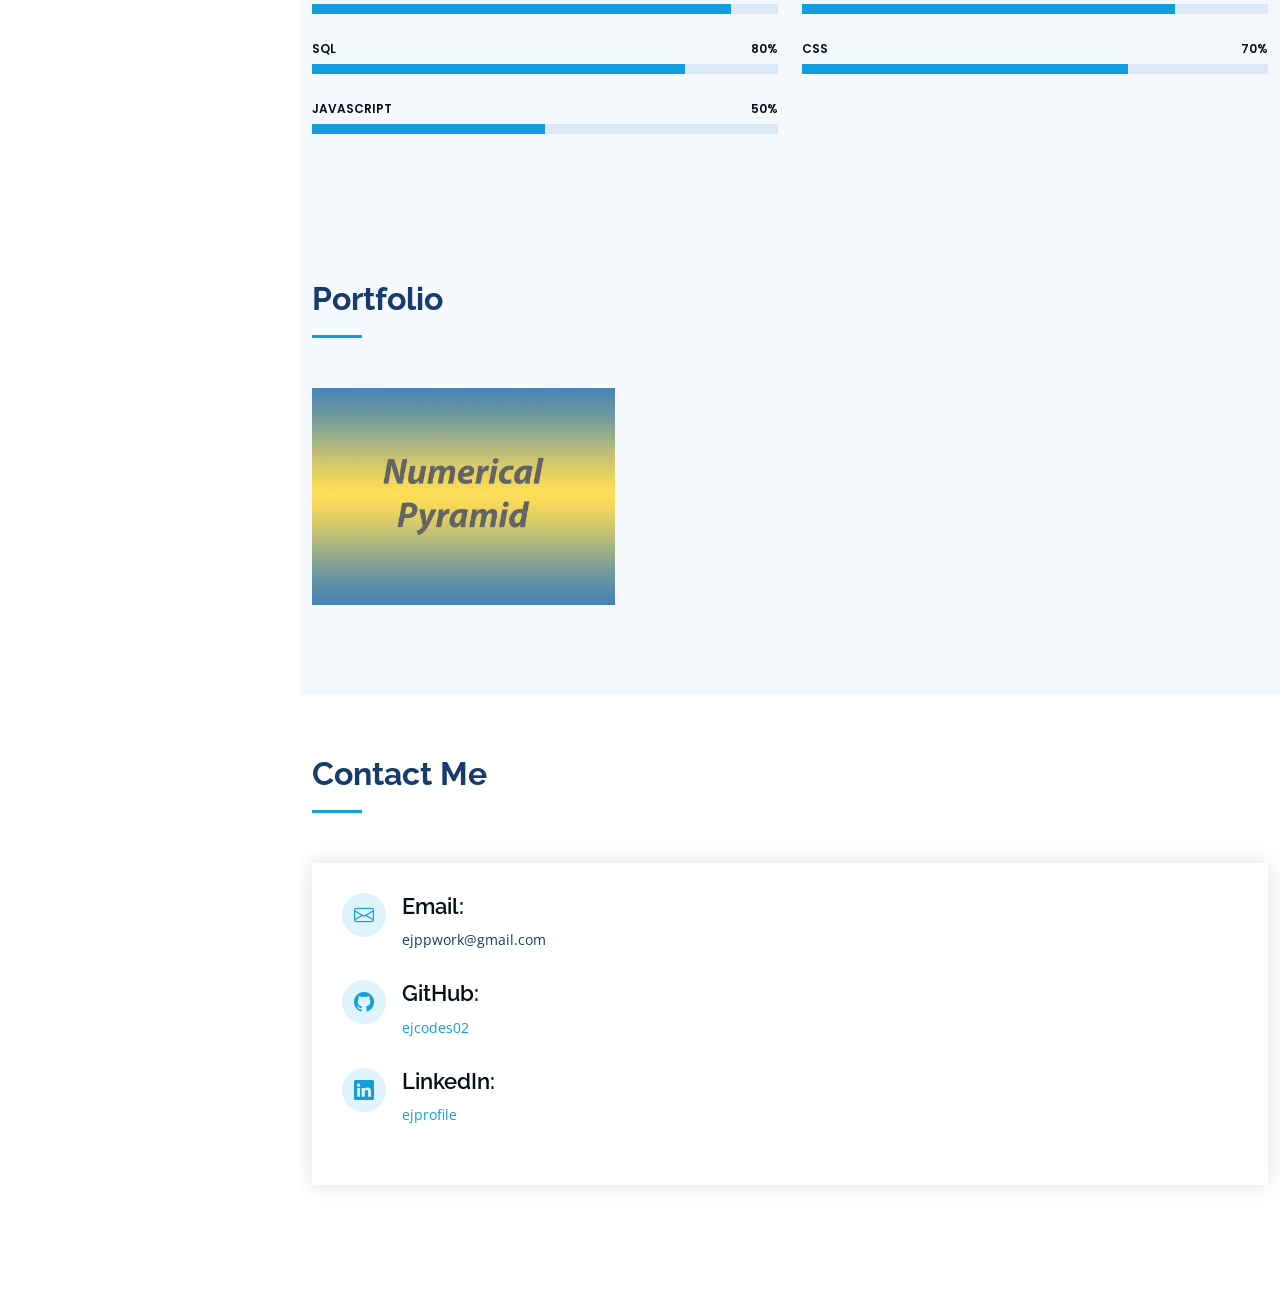
==== commit 9b72118d: "Update index.html personal images" ====
--- a/index.html
+++ b/index.html
@@ -45,7 +45,7 @@
     <div class="d-flex flex-column">
 
       <div class="profile">
-        <img src="assets/img/profile.jpg" alt="" class="img-fluid rounded-circle">
+        <img src="https://media.licdn.com/dms/image/C5603AQEPpUyl7fhWSA/profile-displayphoto-shrink_200_200/0/1647686941137?e=2147483647&v=beta&t=TmxQI-G0f8ZuQBSr1q5Wr72OvDFHrXSIGkxMZuGeX4s" alt="" class="img-fluid rounded-circle">
         <h1 class="text-light" style="font-size: 18px"><a href="index.html">Emmanuel John P. Panlaqui</a></h1>
         <div class="social-links mt-3 text-center">
           <a href="https://www.linkedin.com/in/ejprofile" class="linkedin"><i class="bx bxl-linkedin"></i></a>
@@ -85,7 +85,7 @@
 
         <div class="row">
           <div class="col-lg-4" data-aos="fade-right">
-            <img src="assets/img/about.jpg" class="img-fluid" alt="">
+            <img src="https://media.licdn.com/dms/image/C5603AQEPpUyl7fhWSA/profile-displayphoto-shrink_200_200/0/1647686941137?e=2147483647&v=beta&t=TmxQI-G0f8ZuQBSr1q5Wr72OvDFHrXSIGkxMZuGeX4s" class="img-fluid" alt="">
           </div>
           <div class="col-lg-8 pt-4 pt-lg-0 content" data-aos="fade-left">
             <h3>Python Developer</h3>
@@ -273,4 +273,4 @@
 
 </body>
 
-</html>+</html>
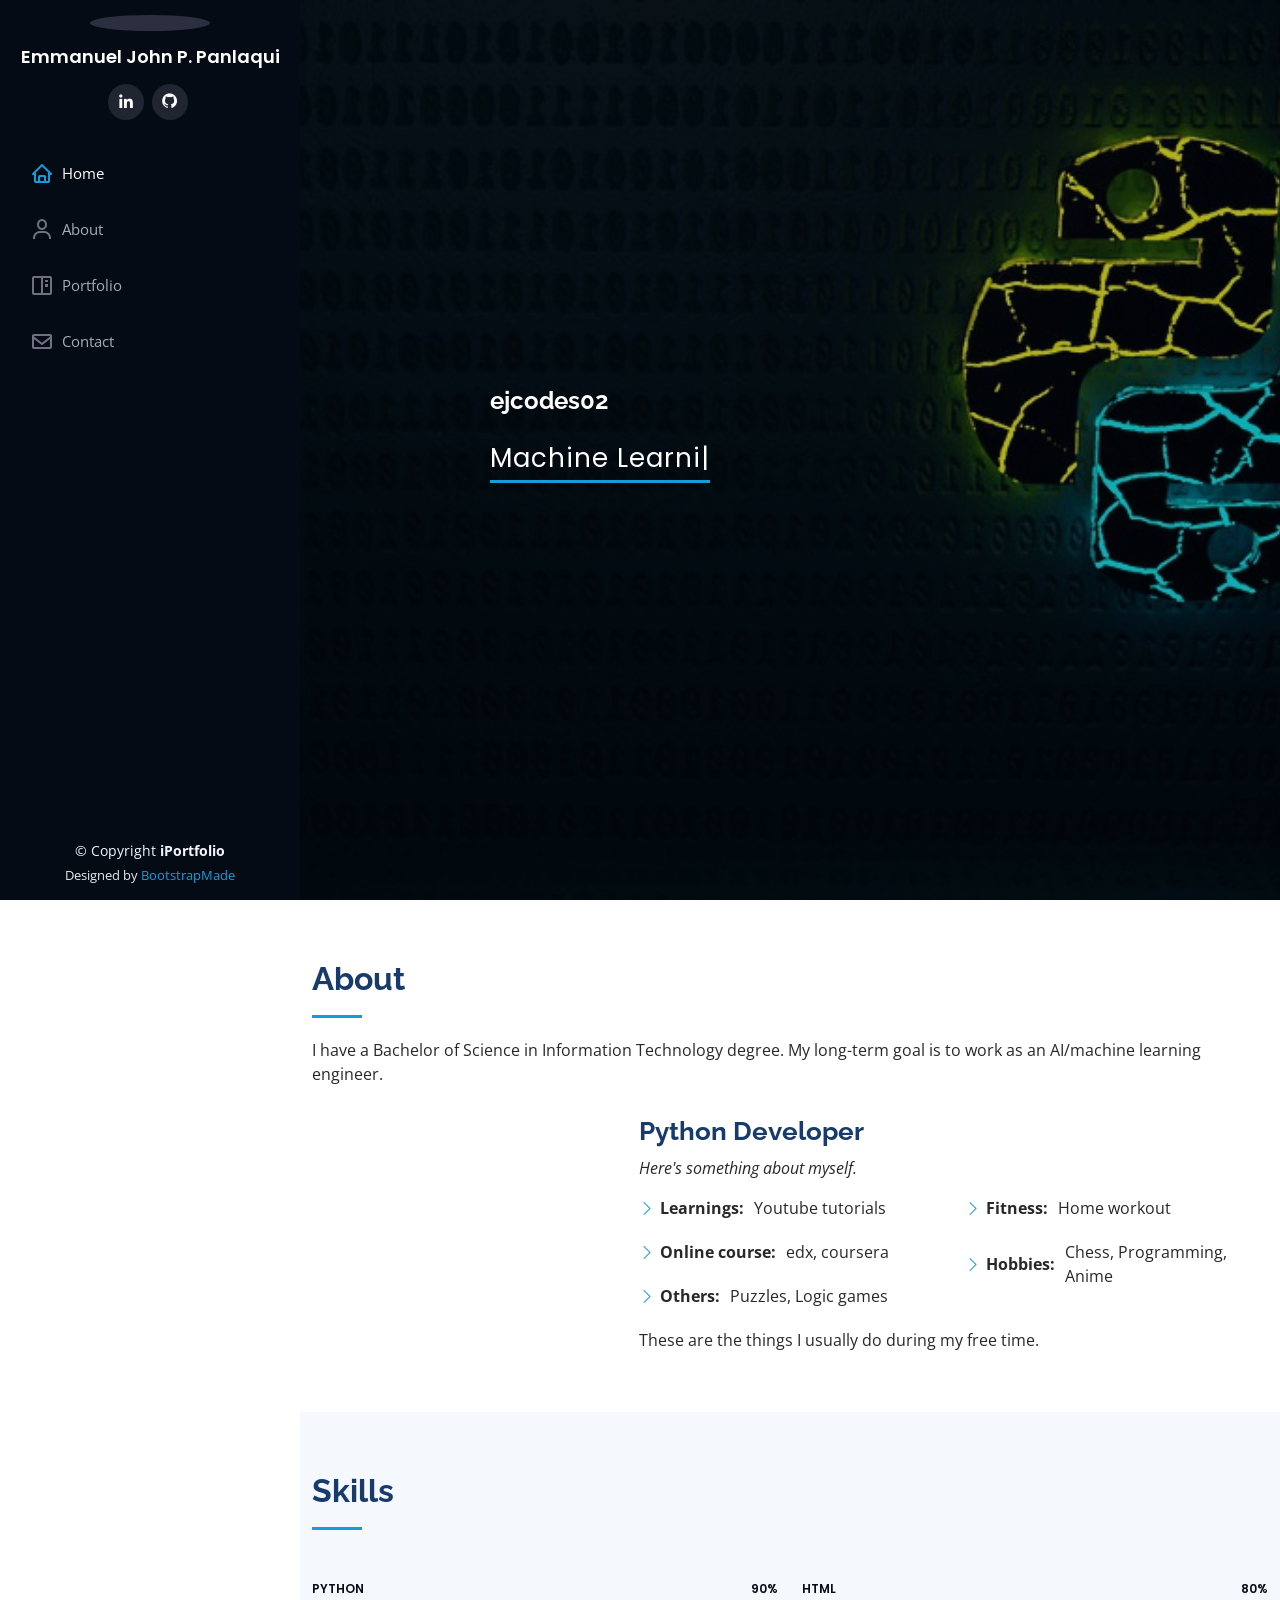
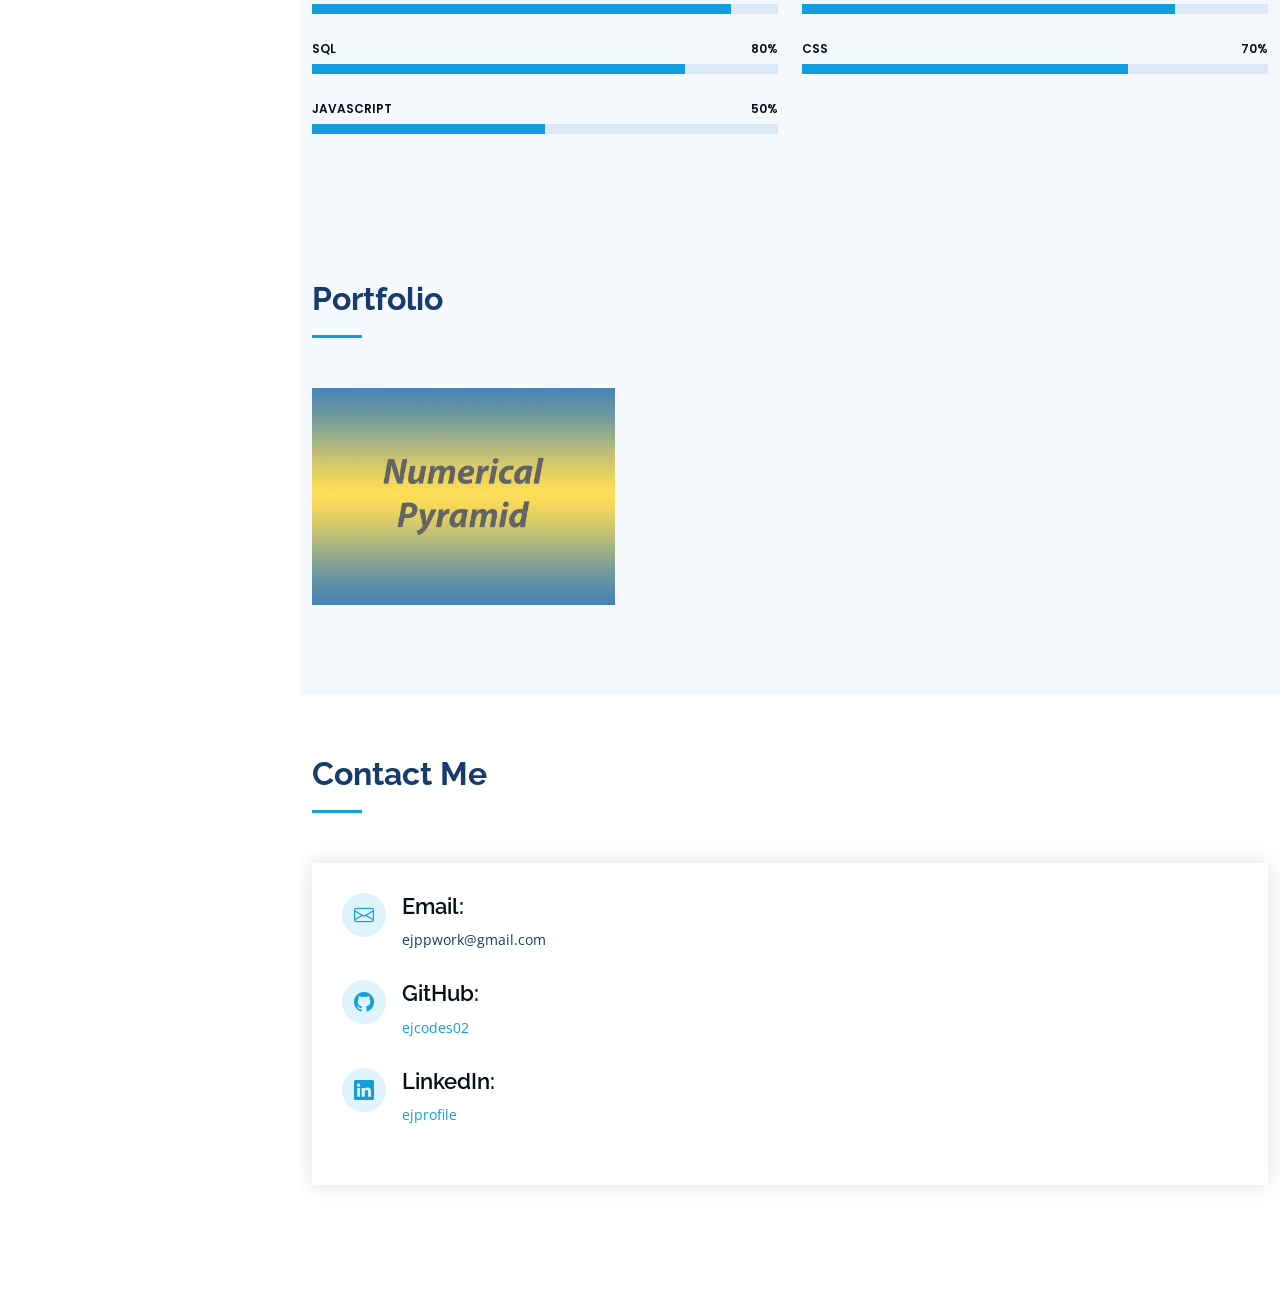
==== commit b8278795: "Modify hero-container" ====
--- a/index.html
+++ b/index.html
@@ -68,7 +68,7 @@
   <section id="hero" class="d-flex flex-column justify-content-center align-items-center">
     <div class="hero-container" data-aos="fade-in">
       <h1 style="font-size: 24px">ejcodes02</h1>
-      <p><span class="typed" data-typed-items="Python, Software Developer, Machine Learning"></span></p>
+      <p><span class="typed" data-typed-items="Machine Learning, Deep Learning, Artificial Intelligence"></span></p>
     </div>
   </section><!-- End Hero -->
 
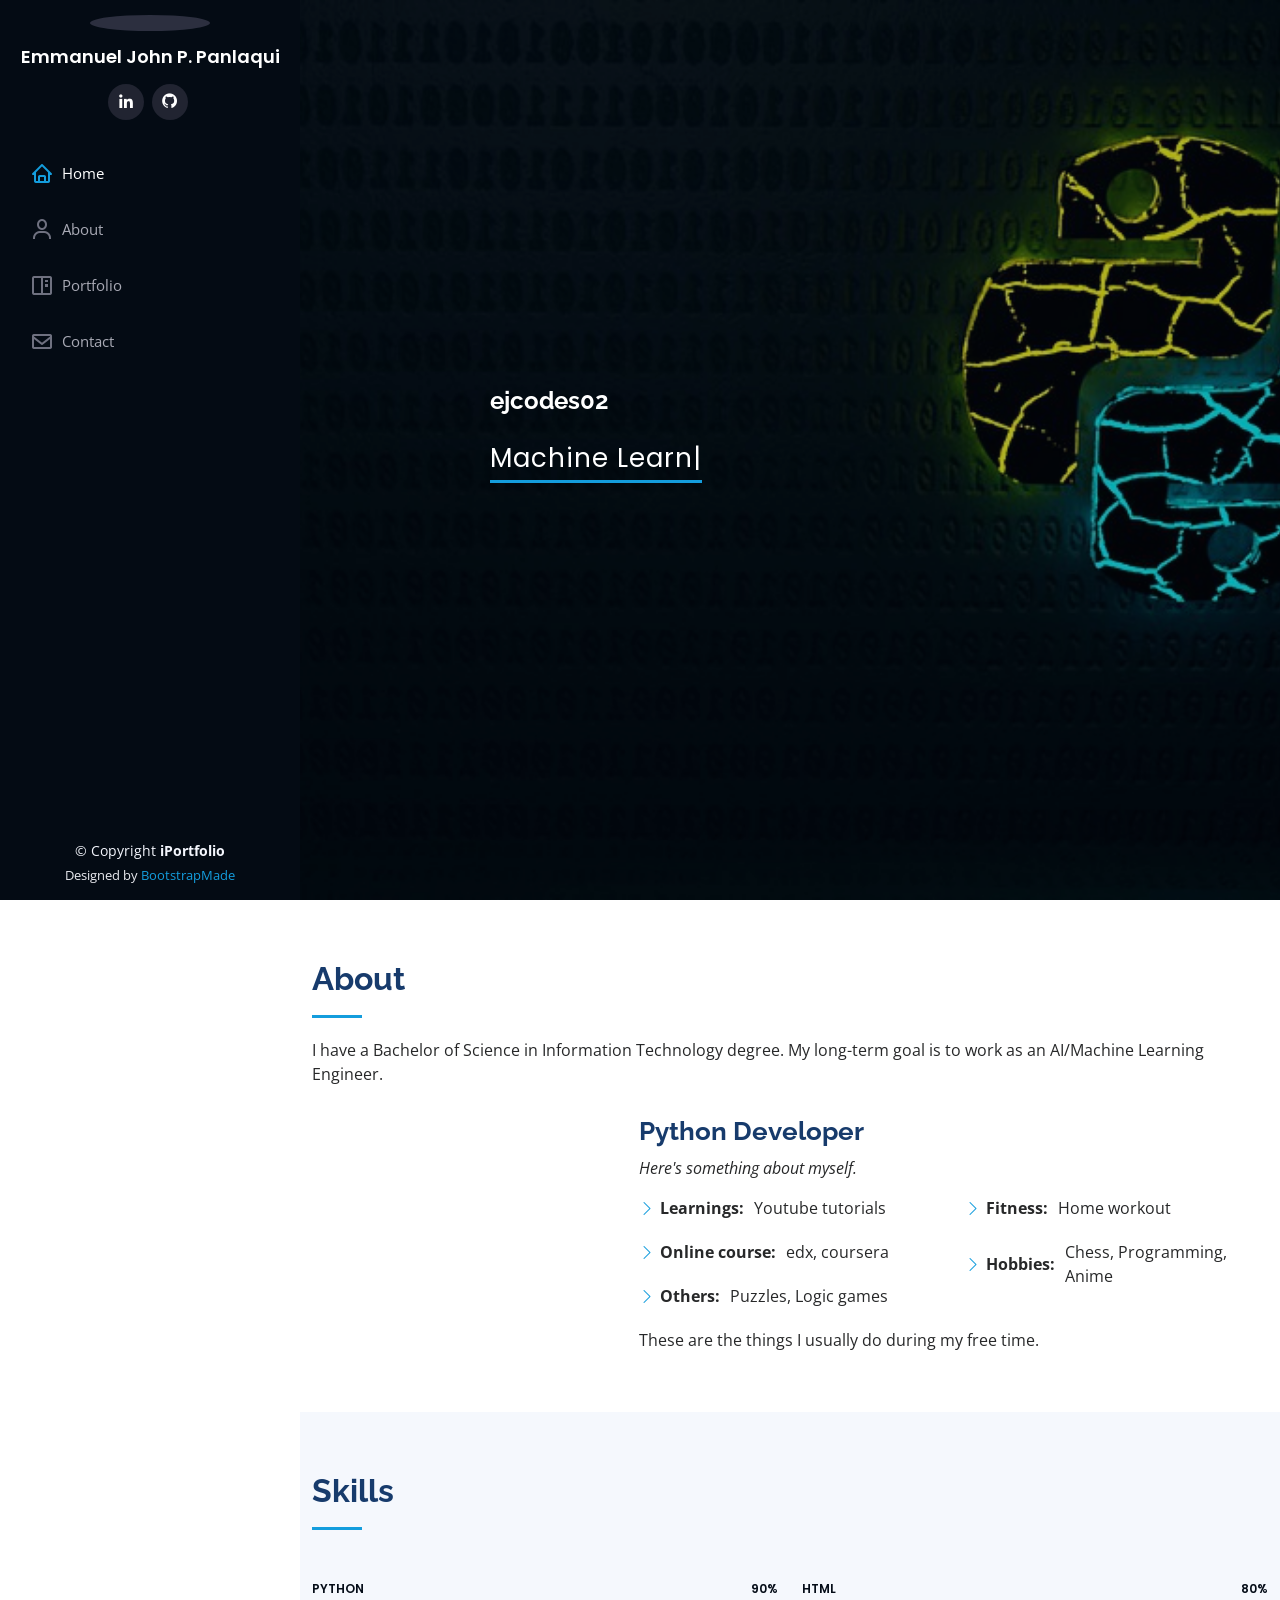
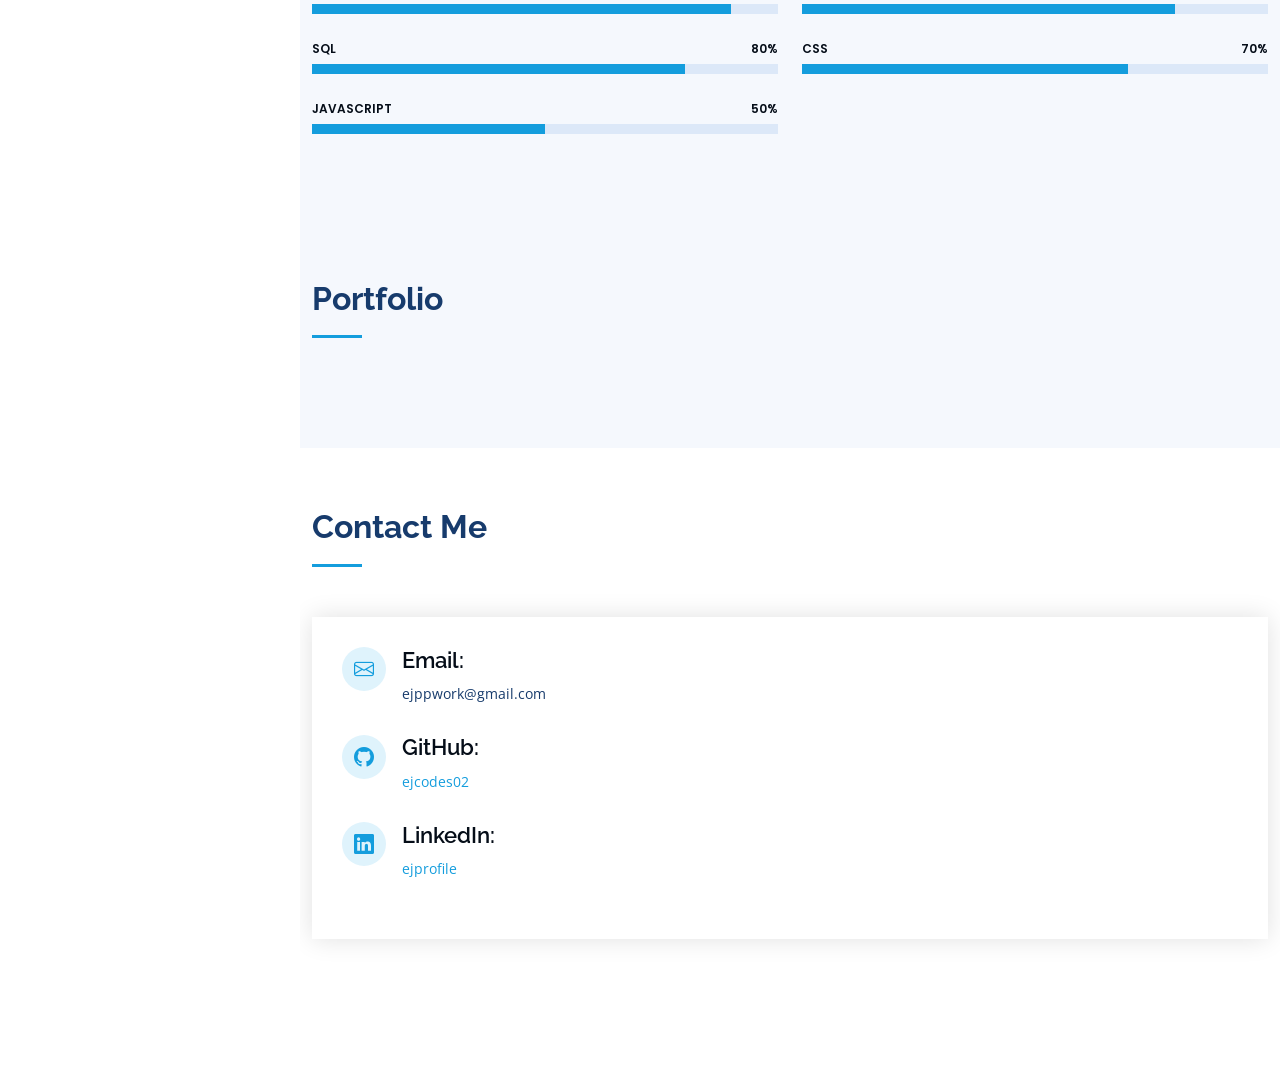
==== commit bb57df95: "Update index.html" ====
--- a/index.html
+++ b/index.html
@@ -80,7 +80,7 @@
 
         <div class="section-title">
           <h2>About</h2>
-          <p>I have a Bachelor of Science in Information Technology degree. My long-term goal is to work as an AI/machine learning engineer.</p>
+          <p>I have a Bachelor of Science in Information Technology degree. My long-term goal is to work as an AI/Machine Learning Engineer.</p>
         </div>
 
         <div class="row">
@@ -184,6 +184,7 @@
 
         <div class="row portfolio-container" data-aos="fade-up" data-aos-delay="100">
 
+          <!--
           <div class="col-lg-4 col-md-6 portfolio-item">
             <div class="portfolio-wrap">
               <img src="assets/img/portfolio/numerical-pyramid/thumbnail.png" class="img-fluid" alt="">
@@ -192,6 +193,7 @@
               </div>
             </div>
           </div>
+          -->
 
         </div>
 
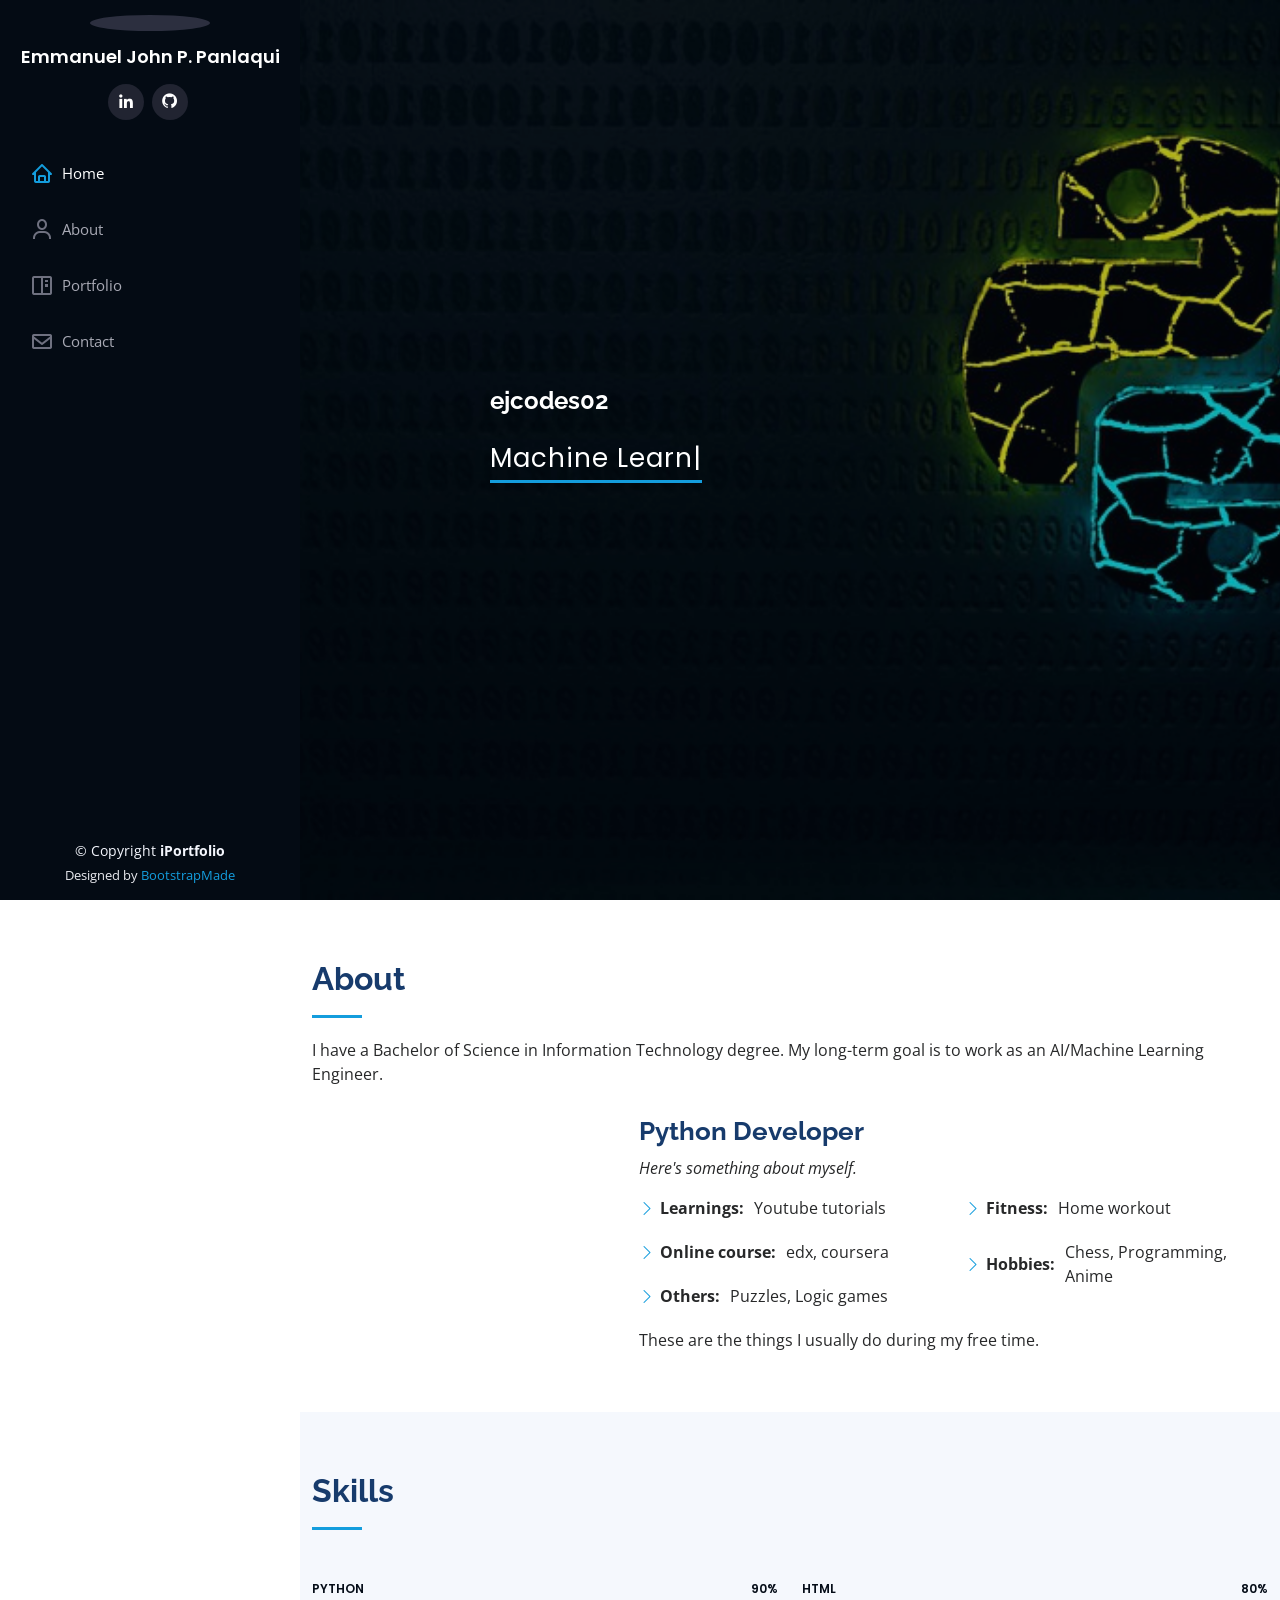
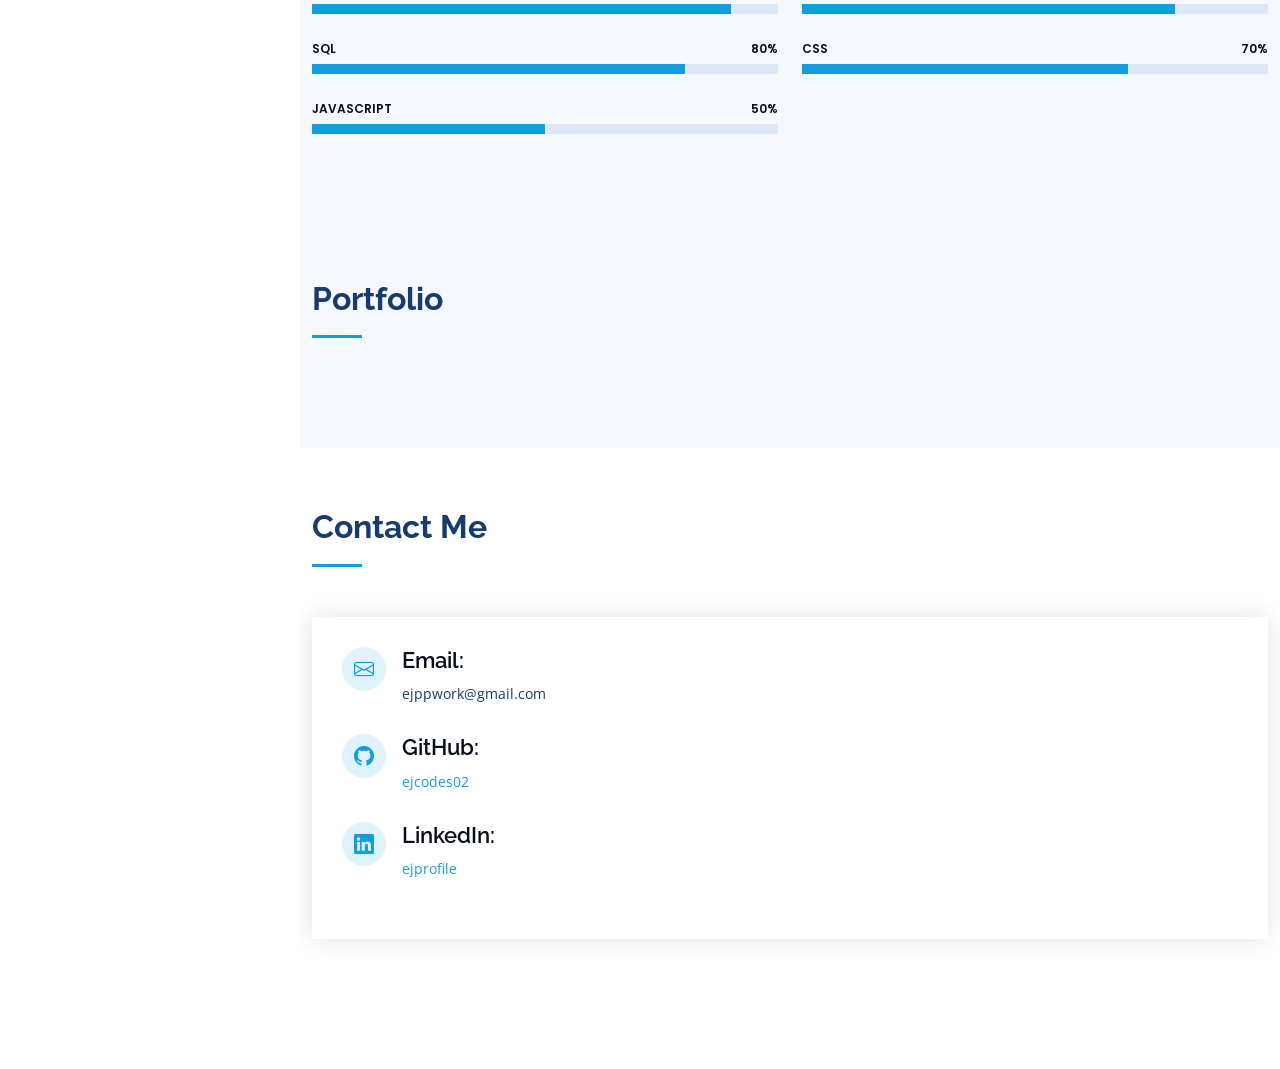
==== commit d0f2f62b: "Commented favicon" ====
--- a/index.html
+++ b/index.html
@@ -10,8 +10,8 @@
   <meta content="" name="keywords">
 
   <!-- Favicons -->
-  <link href="assets/img/favicon.png" rel="icon">
-  <link href="assets/img/apple-touch-icon.png" rel="apple-touch-icon">
+<!--   <link href="assets/img/favicon.png" rel="icon"> -->
+<!--   <link href="assets/img/apple-touch-icon.png" rel="apple-touch-icon"> -->
 
   <!-- Google Fonts -->
   <link href="https://fonts.googleapis.com/css?family=Open+Sans:300,300i,400,400i,600,600i,700,700i|Raleway:300,300i,400,400i,500,500i,600,600i,700,700i|Poppins:300,300i,400,400i,500,500i,600,600i,700,700i" rel="stylesheet">
@@ -48,8 +48,8 @@
         <img src="https://media.licdn.com/dms/image/C5603AQEPpUyl7fhWSA/profile-displayphoto-shrink_200_200/0/1647686941137?e=2147483647&v=beta&t=TmxQI-G0f8ZuQBSr1q5Wr72OvDFHrXSIGkxMZuGeX4s" alt="" class="img-fluid rounded-circle">
         <h1 class="text-light" style="font-size: 18px"><a href="index.html">Emmanuel John P. Panlaqui</a></h1>
         <div class="social-links mt-3 text-center">
-          <a href="https://www.linkedin.com/in/ejprofile" class="linkedin"><i class="bx bxl-linkedin"></i></a>
-          <a href="https://github.com/ejcodes02" class="github"><i class="bx bxl-github"></i></a>
+          <a href="https://www.linkedin.com/in/ejprofile" class="linkedin" target="_blank"><i class="bx bxl-linkedin"></i></a>
+          <a href="https://github.com/ejcodes02" class="github" target="_blank"><i class="bx bxl-github"></i></a>
         </div>
       </div>
 
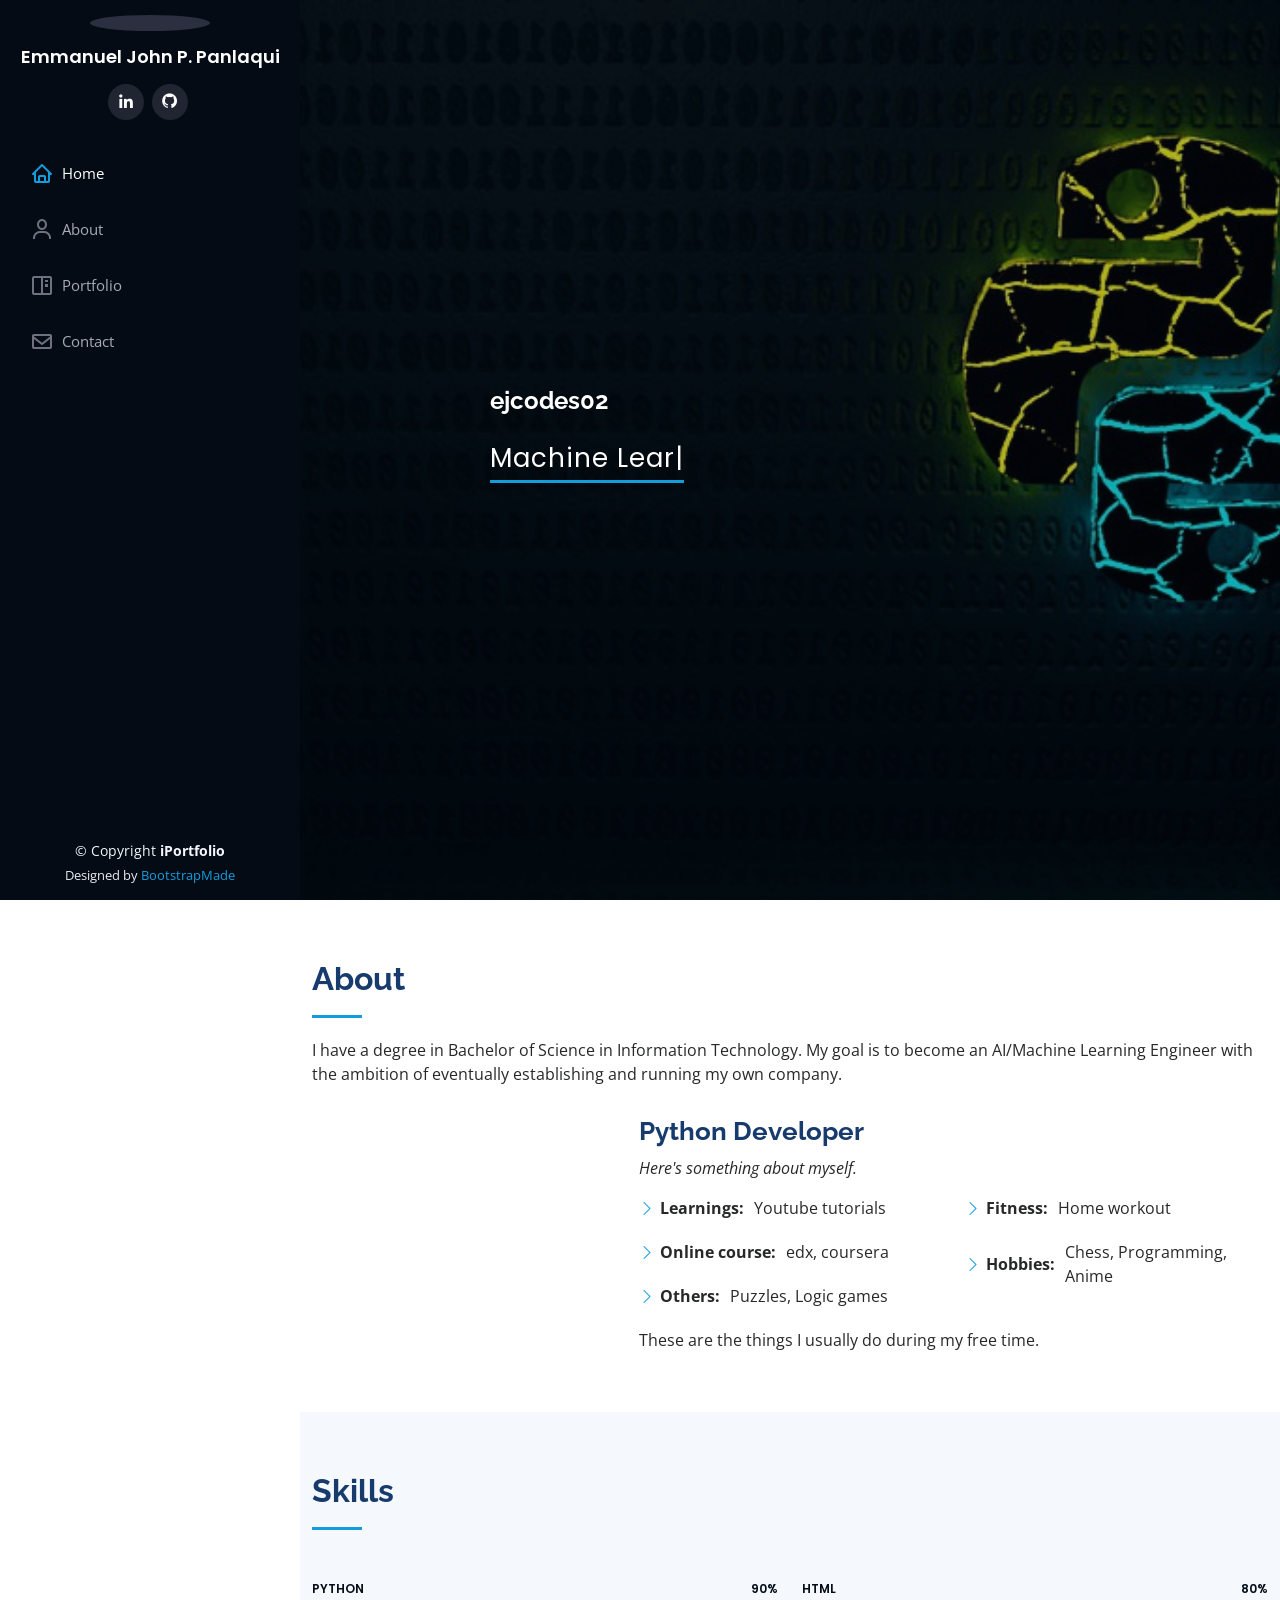
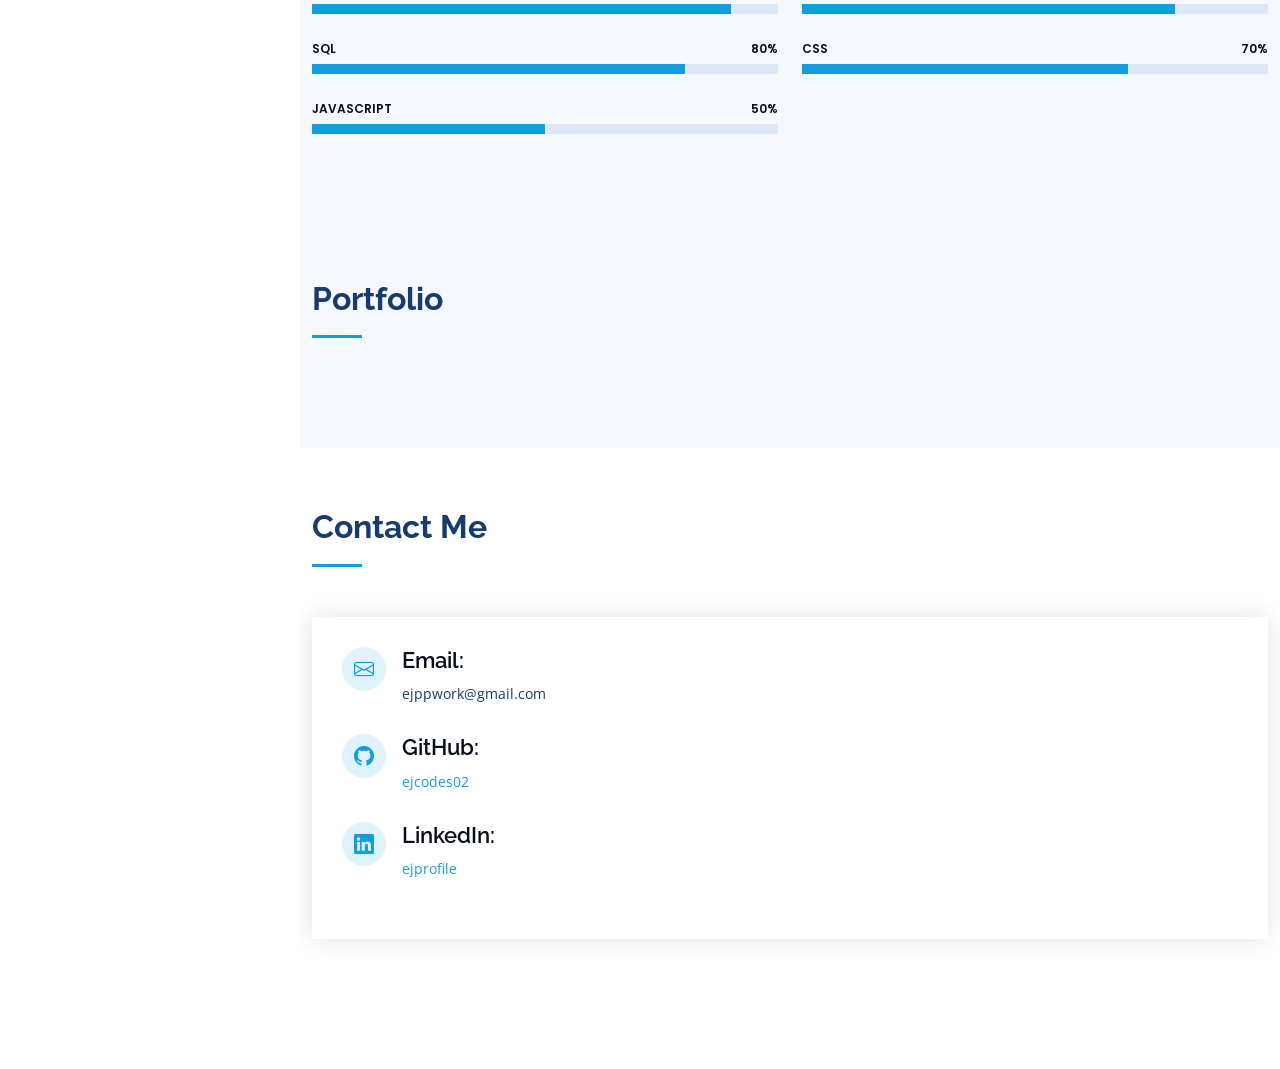
==== commit 5147aa8d: "Update index.html" ====
--- a/index.html
+++ b/index.html
@@ -80,7 +80,7 @@
 
         <div class="section-title">
           <h2>About</h2>
-          <p>I have a Bachelor of Science in Information Technology degree. My long-term goal is to work as an AI/Machine Learning Engineer.</p>
+          <p>I have a degree in Bachelor of Science in Information Technology. My goal is to become an AI/Machine Learning Engineer with the ambition of eventually establishing and running my own company.</p>
         </div>
 
         <div class="row">
